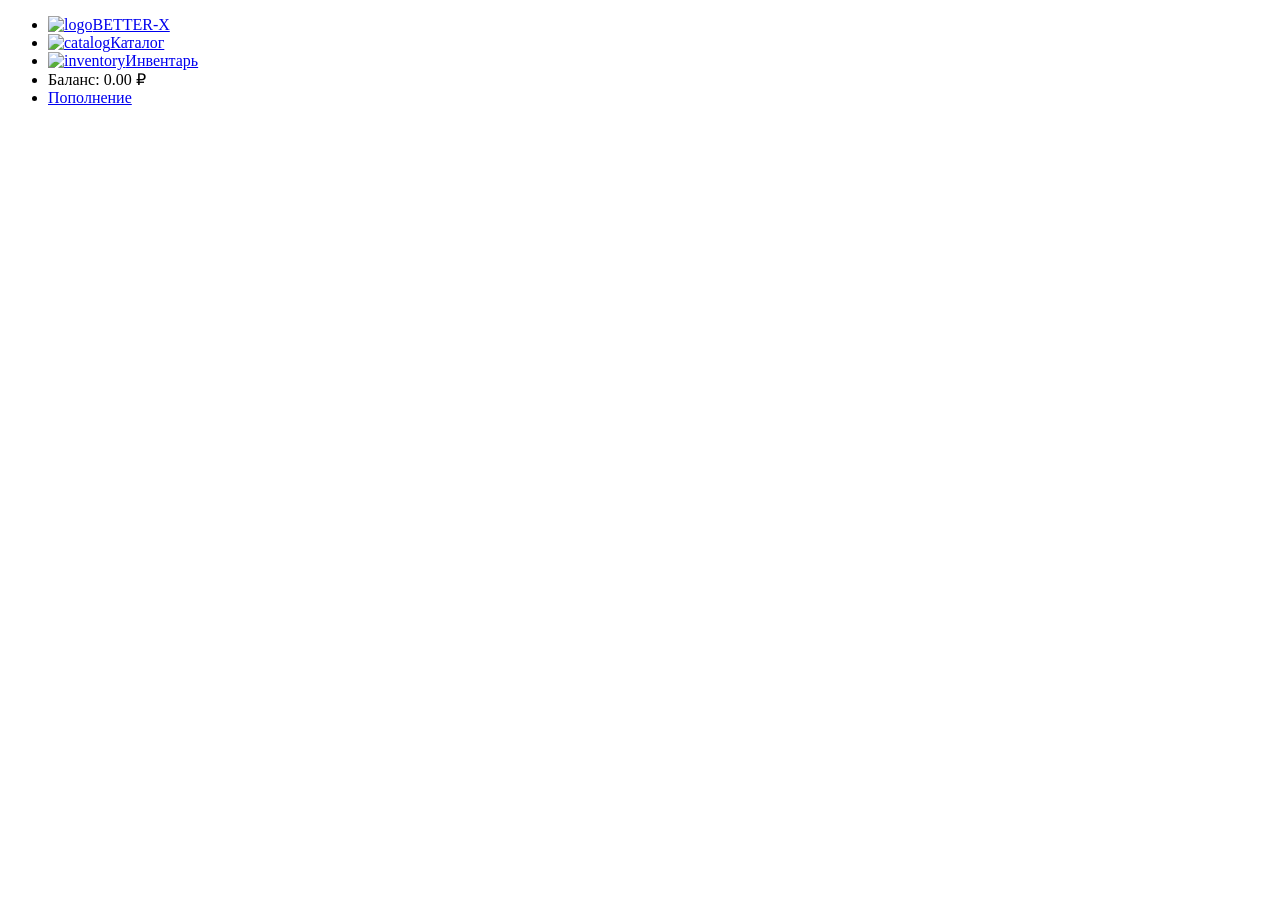
==== pages/cases.html @ 5894e228 "Add files via upload" ====
<!DOCTYPE html>
<html lang="ru">

<head>
    <meta charset="UTF-8">
    <meta name="viewport" content="width=device-width, initial-scale=1.0">
    <link rel="stylesheet" href="../css/cases.css">
    <link rel="stylesheet" href="../css/chassis.css">
    <link rel="stylesheet" href="../css/cases-nav-bar.css">
    <link rel="stylesheet" href="../css/cases-catalog.css">
    <link rel="stylesheet" href="../css/cases-inventory.css">
    <title>CASES | BETTER-X</title>
    <link rel="icon" href="../img/logo.png">
    <link rel="preconnect" href="https://fonts.googleapis.com">
    <link rel="preconnect" href="https://fonts.gstatic.com" crossorigin>
    <link href="https://fonts.googleapis.com/css2?family=Noto+Sans:ital,wght@0,100..900;1,100..900&display=swap"
        rel="stylesheet">
</head>

<body>
    <header>
        <ul>
            <li id="web-name">
                <a href="../main.html"><img src="../img/logo.png" alt="logo" id="web-logo">BETTER-X</a>
            </li>
            <li id="catalog"><a href="#"><img src="../img/catalog.png" alt="catalog">Каталог</a></li>
            <li id="inventory"><a href="#"><img src="../img/inventory.png" alt="inventory">Инвентарь</a></li>
            <li id="balance">Баланс: <span id="bal-header">0.00</span> ₽</li>
            <li id="refill"><a href="#" id="depBtn">Пополнение</a></li>
        </ul>
    </header>

    <main>
        <!-- Оверлей и модальное окно -->
        <div id="dep-overlay"
            style="display: none; position: fixed; top: 0; left: 0; width: 100%; height: 100%; background: rgba(0,0,0,0.8); z-index: 999;">
        </div>

        <div id="dep-block"
            style="display: none; position: fixed; top: 50%; left: 50%; transform: translate(-50%, -50%); background: rgb(30, 30, 30); padding: 30px; border-radius: 12px; border: 3px solid orange; z-index: 1000; width: 400px; box-shadow: 0 0 40px rgba(255, 165, 0, 0.3);">
            <h3 style="color: orange; text-align: center; margin-bottom: 20px; font-size: 24px;">Пополнение баланса</h3>
            <input type="number" placeholder="Сумма, руб" id="depAmount" min="10" max="100000">
            <input type="text" placeholder="Номер карты" id="cardNumber" maxlength="19">
            <input type="text" placeholder="CVV-код" id="cardCvv" maxlength="3">
            <input type="text" placeholder="Срок действия (MM/YY)" id="cardExpiry" maxlength="5">
            <div style="display: flex; justify-content: space-between; gap: 10px; margin-top: 20px;">
                <button id="confirmDepBtn"
                    style="background: linear-gradient(45deg, #ff7e33, #ffb400); color: black; padding: 10px; border: none; border-radius: 6px; width: 48%; cursor: pointer; font-weight: bold;">Пополнить</button>
                <button id="closeDepBtn"
                    style="background: #555; color: white; padding: 10px; border: none; border-radius: 6px; width: 48%; cursor: pointer;">Отмена</button>
            </div>
        </div>

        <!-- Блок каталога -->
        <div id="m-catalog" style="display: none;">
            <h1>Каталог кейсов</h1>
            <div id="case-choose">
                <a href="#" class="block-choose">
                    <div id="block-money">
                        <img src="../img/case-money.png" alt="Денежный кейс">
                        <p>Денежный кейс</p>
                    </div>
                </a>
                <a href="#" class="block-choose">
                    <div id="block-items">
                        <img src="../img/case-items.png" alt="Кейс с вещами">
                        <p>Предметный кейс</p>
                    </div>
                </a>
                <a href="#" class="block-choose">
                    <div id="block-games">
                        <img src="../img/case-games.png" alt="Кейс с играми">
                        <p>Игровой кейс</p>
                    </div>
                </a>
                <a href="#" class="block-choose">
                    <div id="block-cs2">
                        <img src="../img/case-cs2.png" alt="Кейс CS2">
                        <p>Кейс CS2</p>
                    </div>
                </a>
            </div>
        </div>

        <!-- Блок инвентаря -->
        <div id="m-inventory" style="display: none;">
            <h1>Инвентарь</h1>
            <div id="m-inf-inv">
                <p>Общая стоимость: <span id="rub">0</span>₽</p>
            </div>
        </div>

        <!-- Блок Денежного кейса -->
        <div id="case-money" class="case-base" style="display: none;">
            <h1>Денежный кейс</h1>
            <!-- Анимация рулетки кейса -->
            <div class="case-open" style="display: none;"></div>

            <div class="case-open-btn">
                <button>Открыть: 500 ₽</button>
            </div>
            <h2>Содержимое кейса</h2>
            <div class="case-content"></div>
        </div>

        <!-- Блок Предметного кейса -->
        <div id="case-items" class="case-base" style="display: none;">
            <h1>Предметный кейс</h1>
            <!-- Анимация рулетки кейса -->
            <div class="case-open" style="display: none;"></div>

            <div class="case-open-btn">
                <button>Открыть: 1599 ₽</button>
            </div>
            <h2>Содержимое кейса</h2>
            <div class="case-content"></div>
        </div>

        <!-- Блок Игрового кейса -->
        <div id="case-games" class="case-base" style="display: none;">
            <h1>Игровой кейс</h1>
            <div class="case-open" style="display: none;"></div>

            <div class="case-open-btn">
                <button>Открыть: 749 ₽</button>
            </div>
            <h2>Содержимое кейса</h2>
            <div class="case-content"></div>
        </div>

        <!-- Блок CS2 кейса -->
        <div id="case-cs2" class="case-base" style="display: none;">
            <h1>Кейс COUNTER STRIKE 2</h1>
            <!-- Анимация рулетки кейса -->
            <div class="case-open" style="display: none;"></div>

            <div class="case-open-btn">
                <button>Открыть: 200 ₽</button>
            </div>
            <h2>Содержимое кейса</h2>
            <div class="case-content"></div>
    </main>

    <script src="../js/cases/visual-cases.js"></script>
    <script src="../js/deposit.js"></script>

    <!-- Денежный кейс -->
    <script src="../js/cases/case-money-data.js"></script>
    <script src="../js/cases/case-money.js"></script>

    <!-- Предметный кейс -->
    <script src="../js/cases/case-items-data.js"></script>
    <script src="../js/cases/case-items.js"></script>

    <!-- CS2 кейс -->
    <script src="../js/cases/cs2-skins-data.js"></script>
    <script src="../js/cases/case-cs2.js"></script>

    <!-- Игровой кейс -->
    <script src="../js/cases/case-games-data.js"></script>
    <script src="../js/cases/case-games.js"></script>

    <!-- Общие -->
    <script src="../js/inventory.js"></script>
    <script src="../js/cases/multiplayer-cases.js"></script>
</body>

</html>
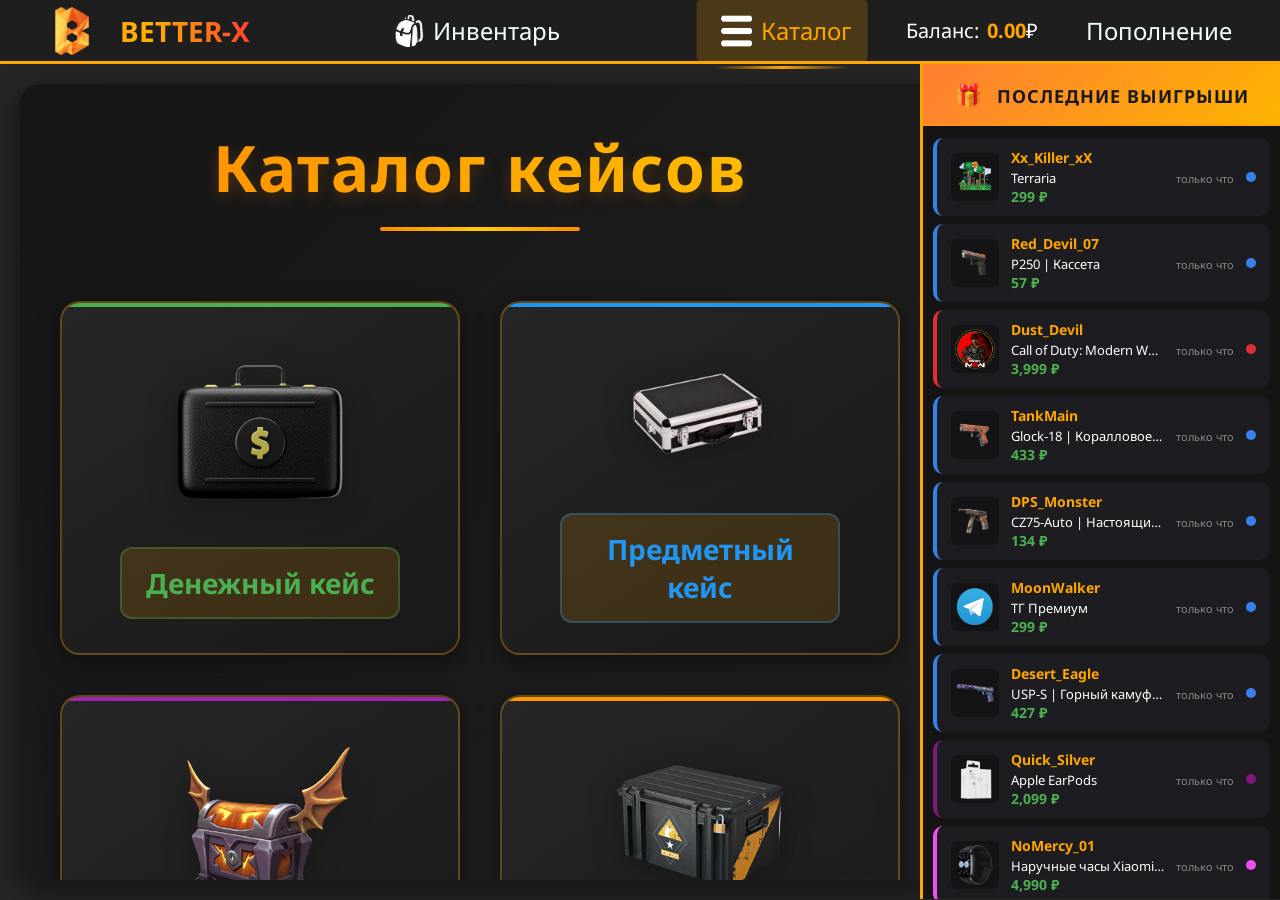
==== commit 2b35bf96: "Update cases.html" ====
--- a/pages/cases.html
+++ b/pages/cases.html
@@ -21,7 +21,7 @@
     <header>
         <ul>
             <li id="web-name">
-                <a href="../main.html"><img src="../img/logo.png" alt="logo" id="web-logo">BETTER-X</a>
+                <a href="../index.html"><img src="../img/logo.png" alt="logo" id="web-logo">BETTER-X</a>
             </li>
             <li id="catalog"><a href="#"><img src="../img/catalog.png" alt="catalog">Каталог</a></li>
             <li id="inventory"><a href="#"><img src="../img/inventory.png" alt="inventory">Инвентарь</a></li>
@@ -165,4 +165,4 @@
     <script src="../js/cases/multiplayer-cases.js"></script>
 </body>
 
-</html>+</html>
--- a/css/cases.css
+++ b/css/cases.css
@@ -0,0 +1,994 @@
+.case-base {
+    width: 100%;
+    height: 100%;
+    padding: 40px 20px;
+    overflow-y: auto;
+    background: linear-gradient(135deg, rgba(20, 20, 20, 0.9) 0%, rgba(30, 30, 30, 0.95) 100%);
+    border-radius: 20px;
+    margin: 20px;
+    box-shadow: 0 10px 30px rgba(0, 0, 0, 0.5);
+}
+
+.case-base h1 {
+    color: #fff;
+    font-size: 40px;
+    text-align: center;
+    margin-bottom: 50px;
+    padding-bottom: 20px;
+    position: relative;
+    background: linear-gradient(90deg, #ff8a00, #ffcc00);
+    -webkit-background-clip: text;
+    -webkit-text-fill-color: transparent;
+    background-clip: text;
+    text-shadow: 0 5px 15px rgba(255, 140, 0, 0.2);
+    letter-spacing: 2px;
+}
+
+.case-base h1::after {
+    content: '';
+    position: absolute;
+    bottom: 0;
+    left: 50%;
+    transform: translateX(-50%);
+    width: 200px;
+    height: 4px;
+    background: linear-gradient(90deg, #ff8a00, #ffcc00, #ff8a00);
+    border-radius: 2px;
+}
+
+/* Заголовок "Содержимое кейса" */
+.case-base h2 {
+    color: #fff;
+    font-size: 32px;
+    text-align: center;
+    margin: 140px auto 40px;
+    padding-bottom: 15px;
+    width: 90%;
+    max-width: 800px;
+    position: relative;
+    background: linear-gradient(90deg, #ff8a00, #ffcc00);
+    -webkit-background-clip: text;
+    -webkit-text-fill-color: transparent;
+    background-clip: text;
+    letter-spacing: 1.2px;
+    font-weight: 600;
+}
+
+.case-base h2::after {
+    content: '';
+    position: absolute;
+    bottom: 0;
+    left: 50%;
+    transform: translateX(-50%);
+    width: 150px;
+    height: 3px;
+    background: linear-gradient(90deg, transparent, #ff8a00, #ffcc00, #ff8a00, transparent);
+    border-radius: 1.5px;
+}
+
+/* Кнопка открытия кейса */
+.case-open-btn {
+    text-align: center;
+    margin: 140px 0 10px;
+    padding: 0 20px;
+}
+
+.case-open-btn button {
+    background: linear-gradient(135deg, #ff8a00, #ffcc00, #ff8a00);
+    color: #1a1a1a;
+    border: none;
+    padding: 18px 50px;
+    font-size: 26px;
+    font-weight: 700;
+    border-radius: 15px;
+    cursor: pointer;
+    transition: all 0.3s cubic-bezier(0.4, 0, 0.2, 1);
+    box-shadow:
+        0 10px 25px rgba(255, 140, 0, 0.4),
+        0 0 0 3px rgba(255, 165, 0, 0.3),
+        inset 0 1px 0 rgba(255, 255, 255, 0.4);
+    letter-spacing: 1px;
+    text-transform: uppercase;
+    position: relative;
+    overflow: hidden;
+    min-width: 300px;
+}
+
+.case-open-btn button::before {
+    content: '';
+    position: absolute;
+    top: 0;
+    left: -100%;
+    width: 100%;
+    height: 100%;
+    background: linear-gradient(90deg, transparent, rgba(255, 255, 255, 0.3), transparent);
+    transition: left 0.6s;
+}
+
+.case-open-btn button:hover {
+    transform: translateY(-5px);
+    box-shadow:
+        0 15px 35px rgba(255, 140, 0, 0.6),
+        0 0 0 3px rgba(255, 165, 0, 0.5),
+        inset 0 1px 0 rgba(255, 255, 255, 0.5);
+    background: linear-gradient(135deg, #ffcc00, #ff8a00, #ffcc00);
+}
+
+.case-open-btn button:hover::before {
+    left: 100%;
+}
+
+.case-open-btn button:active {
+    transform: translateY(-2px);
+    box-shadow:
+        0 8px 20px rgba(255, 140, 0, 0.5),
+        0 0 0 3px rgba(255, 165, 0, 0.4);
+}
+
+/* Контейнер содержимого кейса */
+.case-content {
+    max-width: 1400px;
+    margin: 0 auto;
+    padding: 30px;
+    background: rgba(35, 31, 25, 0.219);
+    border-radius: 20px;
+    border: 2px solid rgba(255, 165, 0, 0.2);
+    box-shadow:
+        inset 0 0 20px rgba(0, 0, 0, 0.3),
+        0 5px 15px rgba(0, 0, 0, 0.2);
+    display: grid;
+    grid-template-columns: repeat(auto-fill, minmax(250px, 1fr));
+    gap: 25px;
+}
+
+/* Элементы содержимого */
+.content {
+    display: flex;
+    flex-direction: column;
+    align-items: center;
+    padding: 20px;
+    background: rgba(50, 46, 40, 0.8);
+    border-radius: 15px;
+    transition: all 0.3s ease;
+    position: relative;
+    overflow: hidden;
+    text-align: center;
+    border: 2px solid transparent;
+}
+
+.content:hover {
+    transform: translateY(-8px);
+    box-shadow: 0 15px 30px rgba(0, 0, 0, 0.4);
+}
+
+.content img {
+    height: 180px;
+    width: 180px;
+    object-fit: contain;
+    margin-bottom: 20px;
+    filter: drop-shadow(0 5px 10px rgba(0, 0, 0, 0.3));
+    transition: all 0.3s ease;
+}
+
+.content:hover img {
+    transform: scale(1.1);
+    filter: drop-shadow(0 10px 20px rgba(255, 255, 255, 0.2));
+}
+
+.content p {
+    font-size: 22px;
+    font-weight: 700;
+    margin: 0;
+    padding: 12px 20px;
+    border-radius: 10px;
+    width: 100%;
+    transition: all 0.3s ease;
+    text-shadow: 0 2px 4px rgba(0, 0, 0, 0.3);
+}
+
+/* Цветовые уровни с градиентами */
+.tier1 {
+    border-color: #3880ec;
+    background: linear-gradient(135deg, rgba(56, 128, 236, 0.15), rgba(56, 128, 236, 0.05));
+}
+
+.tier1 p {
+    background: rgba(56, 128, 236, 0.25);
+    color: #64b5f6;
+    border: 2px solid rgba(56, 128, 236, 0.4);
+}
+
+.tier1:hover {
+    border-color: #64b5f6;
+    box-shadow: 0 15px 30px rgba(100, 181, 246, 0.25);
+}
+
+.tier1:hover p {
+    background: rgba(56, 128, 236, 0.35);
+    color: #90caf9;
+}
+
+.tier2 {
+    border-color: #7e1a7e;
+    background: linear-gradient(135deg, rgba(126, 26, 126, 0.15), rgba(126, 26, 126, 0.05));
+}
+
+.tier2 p {
+    background: rgba(126, 26, 126, 0.25);
+    color: #ab47bc;
+    border: 2px solid rgba(126, 26, 126, 0.4);
+}
+
+.tier2:hover {
+    border-color: #ab47bc;
+    box-shadow: 0 15px 30px rgba(171, 71, 188, 0.25);
+}
+
+.tier2:hover p {
+    background: rgba(126, 26, 126, 0.35);
+    color: #ce93d8;
+}
+
+.tier3 {
+    border-color: #f14df1;
+    background: linear-gradient(135deg, rgba(241, 77, 241, 0.15), rgba(241, 77, 241, 0.05));
+}
+
+.tier3 p {
+    background: rgba(241, 77, 241, 0.25);
+    color: #f48fb1;
+    border: 2px solid rgba(241, 77, 241, 0.4);
+}
+
+.tier3:hover {
+    border-color: #f48fb1;
+    box-shadow: 0 15px 30px rgba(244, 143, 177, 0.25);
+}
+
+.tier3:hover p {
+    background: rgba(241, 77, 241, 0.35);
+    color: #f8bbd0;
+}
+
+.tier4 {
+    border-color: #dd3131;
+    background: linear-gradient(135deg, rgba(221, 49, 49, 0.15), rgba(221, 49, 49, 0.05));
+}
+
+.tier4 p {
+    background: rgba(221, 49, 49, 0.25);
+    color: #ef5350;
+    border: 2px solid rgba(221, 49, 49, 0.4);
+}
+
+.tier4:hover {
+    border-color: #ef5350;
+    box-shadow: 0 15px 30px rgba(239, 83, 80, 0.25);
+}
+
+.tier4:hover p {
+    background: rgba(221, 49, 49, 0.35);
+    color: #e57373;
+}
+
+.tier5 {
+    border-color: #f7f723;
+    background: linear-gradient(135deg, rgba(247, 247, 35, 0.15), rgba(247, 247, 35, 0.05));
+}
+
+.tier5 p {
+    background: rgba(247, 247, 35, 0.25);
+    color: #fff176;
+    border: 2px solid rgba(247, 247, 35, 0.4);
+}
+
+.tier5:hover {
+    border-color: #fff176;
+    box-shadow: 0 15px 30px rgba(255, 241, 118, 0.3);
+}
+
+.tier5:hover p {
+    background: rgba(247, 247, 35, 0.35);
+    color: #fff9c4;
+}
+
+/* Индикаторы редкости */
+.content::before {
+    content: '';
+    position: absolute;
+    top: 10px;
+    right: 10px;
+    width: 12px;
+    height: 12px;
+    border-radius: 50%;
+    background: currentColor;
+    opacity: 0.4;
+    z-index: 1;
+}
+
+.content:hover::before {
+    opacity: 0.7;
+    transform: scale(1.3);
+}
+
+/* Эффект свечения для редких предметов */
+.tier4::after,
+.tier5::after {
+    content: '';
+    position: absolute;
+    top: -2px;
+    left: -2px;
+    right: -2px;
+    bottom: -2px;
+    border-radius: 17px;
+    background: linear-gradient(45deg,
+            transparent,
+            currentColor,
+            transparent,
+            currentColor,
+            transparent);
+    opacity: 0;
+    z-index: -1;
+    transition: opacity 0.3s;
+}
+
+.tier4:hover::after,
+.tier5:hover::after {
+    opacity: 0.3;
+    animation: glow 1.5s infinite;
+}
+
+@keyframes glow {
+
+    0%,
+    100% {
+        opacity: 0.3;
+    }
+
+    50% {
+        opacity: 0.5;
+    }
+}
+
+/* Адаптивность */
+@media (max-width: 1200px) {
+    .case-content {
+        grid-template-columns: repeat(3, 1fr);
+    }
+}
+
+@media (max-width: 992px) {
+    .case-content {
+        grid-template-columns: repeat(2, 1fr);
+    }
+
+    .case-open-btn button {
+        padding: 16px 40px;
+        font-size: 24px;
+        min-width: 250px;
+    }
+
+    .case-base h2 {
+        font-size: 28px;
+    }
+}
+
+@media (max-width: 768px) {
+    .case-content {
+        grid-template-columns: 1fr;
+        gap: 20px;
+        padding: 20px;
+    }
+
+    .case-base {
+        padding: 30px 15px;
+        margin: 10px;
+    }
+
+    .case-open-btn {
+        margin: 25px 0 40px;
+    }
+
+    .case-open-btn button {
+        padding: 14px 30px;
+        font-size: 22px;
+        width: 100%;
+        max-width: 300px;
+        min-width: auto;
+    }
+
+    .content {
+        padding: 15px;
+    }
+
+    .content img {
+        height: 150px;
+        width: 150px;
+    }
+
+    .content p {
+        font-size: 20px;
+        padding: 10px 15px;
+    }
+}
+
+@media (max-width: 480px) {
+    .case-base h2 {
+        font-size: 24px;
+        margin-bottom: 30px;
+    }
+
+    .content img {
+        height: 120px;
+        width: 120px;
+    }
+
+    .content p {
+        font-size: 18px;
+    }
+}
+
+/* Прокрутка */
+.case-base::-webkit-scrollbar {
+    width: 10px;
+}
+
+.case-base::-webkit-scrollbar-track {
+    background: rgba(255, 255, 255, 0.05);
+    border-radius: 10px;
+}
+
+.case-base::-webkit-scrollbar-thumb {
+    background: linear-gradient(180deg, #ff8a00, #ffcc00);
+    border-radius: 10px;
+}
+
+.case-base::-webkit-scrollbar-thumb:hover {
+    background: linear-gradient(180deg, #ffcc00, #ff8a00);
+}
+
+/* Стили для рулетки кейса */
+#case-wheel-container {
+    display: none;
+    position: relative;
+    width: 100%;
+    height: 300px;
+    margin: 40px auto;
+    overflow: hidden;
+    background: linear-gradient(135deg, rgba(15, 15, 25, 0.9), rgba(25, 25, 35, 0.9));
+    border-radius: 20px;
+    border: 3px solid orange;
+    box-shadow:
+        inset 0 0 30px rgba(0, 0, 0, 0.5),
+        0 10px 30px rgba(255, 165, 0, 0.2);
+}
+
+#case-wheel-track {
+    display: flex;
+    position: absolute;
+    top: 50%;
+    transform: translateY(-50%);
+    height: 200px;
+    gap: 20px;
+    padding: 0 20px;
+    transition: transform 0.1s linear;
+}
+
+#case-wheel-pointer {
+    position: absolute;
+    top: 50%;
+    left: 50%;
+    transform: translate(-50%, -50%);
+    width: 4px;
+    height: 220px;
+    background: linear-gradient(to bottom, #ff8a00, #ffcc00, #ff8a00);
+    z-index: 10;
+    box-shadow:
+        0 0 20px rgba(255, 140, 0, 0.7),
+        0 0 40px rgba(255, 140, 0, 0.4);
+}
+
+.wheel-item {
+    min-width: 180px;
+    height: 180px;
+    display: flex;
+    flex-direction: column;
+    align-items: center;
+    justify-content: center;
+    background: rgba(40, 40, 50, 0.8);
+    border-radius: 15px;
+    padding: 15px;
+    transition: all 0.3s ease;
+}
+
+.wheel-item:hover {
+    transform: scale(1.05);
+}
+
+#case-win-display {
+    display: none;
+    position: absolute;
+    top: 50%;
+    left: 50%;
+    transform: translate(-50%, -50%);
+    background: linear-gradient(135deg, rgba(30, 30, 40, 0.95), rgba(40, 40, 50, 0.95));
+    padding: 40px;
+    border-radius: 20px;
+    border: 4px solid gold;
+    text-align: center;
+    z-index: 100;
+    box-shadow:
+        0 0 50px rgba(255, 215, 0, 0.5),
+        inset 0 0 30px rgba(255, 215, 0, 0.2);
+    animation: winPulse 1s infinite alternate;
+}
+
+@keyframes winPulse {
+    0% {
+        box-shadow: 0 0 30px rgba(255, 215, 0, 0.5),
+            inset 0 0 20px rgba(255, 215, 0, 0.2);
+        transform: translate(-50%, -50%) scale(1);
+    }
+
+    100% {
+        box-shadow: 0 0 60px rgba(255, 215, 0, 0.8),
+            inset 0 0 40px rgba(255, 215, 0, 0.3);
+        transform: translate(-50%, -50%) scale(1.02);
+    }
+}
+
+/* Анимация свечения для элементов рулетки */
+.wheel-item.tier4,
+.wheel-item.tier5 {
+    animation: itemGlow 2s infinite;
+}
+
+@keyframes itemGlow {
+
+    0%,
+    100% {
+        box-shadow: 0 0 10px currentColor;
+    }
+
+    50% {
+        box-shadow: 0 0 25px currentColor;
+    }
+}
+
+/* Адаптивность для рулетки */
+@media (max-width: 768px) {
+    #case-wheel-container {
+        height: 250px;
+    }
+
+    #case-wheel-track {
+        height: 160px;
+        gap: 15px;
+    }
+
+    .wheel-item {
+        min-width: 140px;
+        height: 140px;
+        padding: 10px;
+    }
+
+    .wheel-item img {
+        width: 80px !important;
+        height: 80px !important;
+    }
+
+    .wheel-item p {
+        font-size: 14px !important;
+    }
+
+    #case-win-display {
+        padding: 20px;
+    }
+
+    #case-win-image {
+        width: 100px !important;
+        height: 100px !important;
+    }
+
+    #case-win-text {
+        font-size: 20px !important;
+    }
+}
+
+@media (max-width: 480px) {
+    #case-wheel-container {
+        height: 200px;
+        margin: 20px auto;
+    }
+
+    #case-wheel-track {
+        height: 130px;
+        gap: 10px;
+        padding: 0 10px;
+    }
+
+    .wheel-item {
+        min-width: 110px;
+        height: 110px;
+    }
+
+    .wheel-item img {
+        width: 60px !important;
+        height: 60px !important;
+    }
+
+    .wheel-item p {
+        font-size: 12px !important;
+        margin-top: 5px !important;
+    }
+}
+
+.case-open-btn {
+    text-align: center !important;
+    margin: 140px 0 10px !important;
+    padding: 0 20px !important;
+    width: 100% !important;
+    display: flex !important;
+    justify-content: center !important;
+    align-items: center !important;
+}
+
+.case-open-btn button {
+    margin: 0 auto !important;
+    display: block !important;
+}
+
+/* Адаптивность для рулетки */
+@media (max-width: 768px) {
+    #case-wheel-container {
+        height: 250px !important;
+    }
+
+    #case-wheel-track {
+        height: 160px !important;
+        gap: 15px !important;
+    }
+
+    .wheel-item {
+        min-width: 140px !important;
+        height: 140px !important;
+        padding: 10px !important;
+    }
+
+    .wheel-item img {
+        width: 80px !important;
+        height: 80px !important;
+    }
+
+    .wheel-item p {
+        font-size: 14px !important;
+    }
+
+    #case-win-display {
+        padding: 20px !important;
+    }
+
+    #case-win-image {
+        width: 100px !important;
+        height: 100px !important;
+    }
+
+    #case-win-text {
+        font-size: 20px !important;
+    }
+}
+
+@media (max-width: 480px) {
+    #case-wheel-container {
+        height: 200px !important;
+        margin: 20px auto !important;
+    }
+
+    #case-wheel-track {
+        height: 130px !important;
+        gap: 10px !important;
+        padding: 0 10px !important;
+    }
+
+    .wheel-item {
+        min-width: 110px !important;
+        height: 110px !important;
+    }
+
+    .wheel-item img {
+        width: 60px !important;
+        height: 60px !important;
+    }
+
+    .wheel-item p {
+        font-size: 12px !important;
+        margin-top: 5px !important;
+    }
+}
+
+/* ===== Панель последних выигрышей (Live Drops) ===== */
+#live-drop-panel {
+    width: 360px;
+    flex-shrink: 0;
+    background: rgba(17, 17, 17, 0.95);
+    border-left: 3px solid orange;
+    display: flex;
+    flex-direction: column;
+    height: calc(100vh - 65px);
+    position: sticky;
+    top: 0;
+    overflow: hidden;
+    font-family: 'Noto Sans', sans-serif;
+}
+
+#live-drop-panel .panel-header {
+    background: linear-gradient(135deg, #ff7e33, #ffb400);
+    padding: 15px 20px;
+    text-align: center;
+    font-weight: bold;
+    font-size: 18px;
+    color: #1a1a1a;
+    border-bottom: 2px solid rgba(255, 165, 0, 0.5);
+    flex-shrink: 0;
+    letter-spacing: 1px;
+}
+
+#live-drop-panel .panel-header span {
+    font-size: 22px;
+    margin-right: 8px;
+}
+
+#live-drop-list {
+    flex: 1;
+    overflow-y: auto;
+    padding: 12px 10px;
+    display: flex;
+    flex-direction: column;
+    gap: 8px;
+    background: rgb(20, 20, 20);
+}
+
+#live-drop-list::-webkit-scrollbar {
+    width: 6px;
+}
+
+#live-drop-list::-webkit-scrollbar-track {
+    background: rgba(255, 255, 255, 0.05);
+    border-radius: 3px;
+}
+
+#live-drop-list::-webkit-scrollbar-thumb {
+    background: orange;
+    border-radius: 3px;
+}
+
+.drop-item {
+    background: rgba(30, 30, 35, 0.9);
+    border-radius: 10px;
+    padding: 10px 14px;
+    display: flex;
+    align-items: center;
+    gap: 12px;
+    border-left: 4px solid #888;
+    animation: dropSlideIn 0.4s ease-out;
+    transition: background 0.2s;
+    flex-shrink: 0;
+}
+
+.drop-item:hover {
+    background: rgba(40, 40, 45, 0.9);
+}
+
+.drop-item .drop-icon {
+    width: 48px;
+    height: 48px;
+    object-fit: contain;
+    border-radius: 6px;
+    background: rgba(0, 0, 0, 0.3);
+    padding: 4px;
+    flex-shrink: 0;
+}
+
+.drop-item .drop-info {
+    flex: 1;
+    min-width: 0;
+}
+
+.drop-item .drop-nick {
+    font-weight: bold;
+    color: orange;
+    font-size: 14px;
+    white-space: nowrap;
+    overflow: hidden;
+    text-overflow: ellipsis;
+}
+
+.drop-item .drop-name {
+    color: #fff;
+    font-size: 13px;
+    white-space: nowrap;
+    overflow: hidden;
+    text-overflow: ellipsis;
+    margin-top: 2px;
+}
+
+.drop-item .drop-price {
+    font-weight: bold;
+    color: #4CAF50;
+    font-size: 14px;
+    white-space: nowrap;
+}
+
+.drop-item .drop-time {
+    color: #888;
+    font-size: 11px;
+    margin-top: 2px;
+}
+
+.drop-item .drop-tier {
+    width: 10px;
+    height: 10px;
+    border-radius: 50%;
+    flex-shrink: 0;
+    align-self: center;
+    margin-left: auto;
+}
+
+.tier1 {
+    border-left-color: #3880ec;
+}
+
+.tier2 {
+    border-left-color: #7e1a7e;
+}
+
+.tier3 {
+    border-left-color: #f14df1;
+}
+
+.tier4 {
+    border-left-color: #dd3131;
+}
+
+.tier5 {
+    border-left-color: #f7f723;
+}
+
+@keyframes dropSlideIn {
+    from {
+        opacity: 0;
+        transform: translateY(-20px) scale(0.95);
+    }
+
+    to {
+        opacity: 1;
+        transform: translateY(0) scale(1);
+    }
+}
+
+/* Адаптивность панели */
+@media (max-width: 1200px) {
+    #live-drop-panel {
+        width: 300px;
+    }
+
+    .drop-item .drop-icon {
+        width: 40px;
+        height: 40px;
+    }
+
+    .drop-item .drop-nick {
+        font-size: 13px;
+    }
+
+    .drop-item .drop-name {
+        font-size: 12px;
+    }
+
+    .drop-item .drop-price {
+        font-size: 13px;
+    }
+}
+
+@media (max-width: 992px) {
+    .cases-main-wrapper {
+        flex-direction: column;
+    }
+
+    #live-drop-panel {
+        width: 100%;
+        height: 300px;
+        border-left: none;
+        border-top: 3px solid orange;
+        position: relative;
+        flex-shrink: 0;
+    }
+
+    #live-drop-list {
+        flex-direction: row;
+        overflow-x: auto;
+        overflow-y: hidden;
+        padding: 10px;
+        gap: 12px;
+        flex-wrap: nowrap;
+    }
+
+    .drop-item {
+        min-width: 220px;
+        flex-shrink: 0;
+        animation: dropSlideInHorizontal 0.4s ease-out;
+    }
+
+    @keyframes dropSlideInHorizontal {
+        from {
+            opacity: 0;
+            transform: translateX(-20px) scale(0.95);
+        }
+
+        to {
+            opacity: 1;
+            transform: translateX(0) scale(1);
+        }
+    }
+}
+
+@media (max-width: 768px) {
+    #live-drop-panel {
+        height: 250px;
+    }
+
+    .drop-item {
+        min-width: 180px;
+        padding: 8px 12px;
+    }
+
+    .drop-item .drop-icon {
+        width: 32px;
+        height: 32px;
+    }
+
+    .drop-item .drop-nick {
+        font-size: 12px;
+    }
+
+    .drop-item .drop-name {
+        font-size: 11px;
+    }
+
+    .drop-item .drop-price {
+        font-size: 12px;
+    }
+}
+
+@media (max-width: 480px) {
+    #live-drop-panel {
+        height: 200px;
+    }
+
+    .drop-item {
+        min-width: 150px;
+        padding: 6px 10px;
+        gap: 8px;
+    }
+
+    .drop-item .drop-icon {
+        width: 28px;
+        height: 28px;
+    }
+
+    .drop-item .drop-nick {
+        font-size: 11px;
+    }
+
+    .drop-item .drop-name {
+        font-size: 10px;
+    }
+
+    .drop-item .drop-price {
+        font-size: 11px;
+    }
+
+    .drop-item .drop-time {
+        font-size: 10px;
+    }
+}
--- a/css/chassis.css
+++ b/css/chassis.css
@@ -0,0 +1,177 @@
+* {margin: 0; padding: 0; box-sizing: border-box}
+body {
+    background: rgb(37, 37, 37); 
+    font-family: "Noto Sans", sans-serif;
+    overflow-x: hidden;
+}
+
+header {
+    width: 100%;
+    height: 64px;
+    position: fixed;
+    top: 0;
+    background: rgb(30, 30, 30);
+    border-bottom: solid 3px orange;
+    color: azure;
+    font-size: 24px;
+    z-index: 100;
+    display: flex;
+    align-items: center;
+}
+
+header ul {
+    list-style: none;
+    display: flex;
+    align-items: center;
+    justify-content: space-between;
+    width: 100%;
+    padding: 0 32px;
+    height: 100%;
+}
+
+header li {
+    display: flex;
+    align-items: center;
+    height: 100%;
+}
+
+header #web-name {
+    margin-right: auto;
+}
+
+header #web-name a {
+    font-size: 28px;
+    text-decoration: none;
+    background: linear-gradient(90deg, #ff7e33, #ffb400, #ff3333, #ffc533, #ff7e33);
+    background-size: 200% auto;
+    background-clip: text;
+    -webkit-background-clip: text;
+    -webkit-text-fill-color: transparent;
+    animation: textflow 5s linear infinite;
+    font-weight: bold;
+    padding: 0 16px;
+    display: flex;
+    align-items: center;
+    height: 100%;
+}
+@keyframes textflow {
+    from {background-position: 0% center}         
+    to {background-position: 200% center}
+}
+
+header #balance {
+    font-size: 20px;
+    color: #fff;
+    padding: 0 16px;
+    display: flex;
+    align-items: center;
+    height: 100%;
+}
+
+header #refill {
+    margin-left: 16px;
+    display: flex;
+    align-items: center;
+    height: 100%;
+}
+
+#refill a {
+    color: azure;
+    text-decoration: none;
+    padding: 8px 16px;
+    border-radius: 4px;
+    transition: all 0.3s;
+    display: flex;
+    align-items: center;
+    height: 100%;
+}
+
+#refill a:hover {
+    color: orange;
+    background: rgba(255, 165, 0, 0.1);
+    cursor: pointer;
+}
+
+#bal-header {
+    margin-left: 8px;
+    color: orange;
+    font-weight: bold;
+}
+
+main {
+    height: calc(100vh - 64px);
+    width: 100%;
+    top: 64px;
+    position: relative;
+    display: flex;
+}
+
+/* Стили для модального окна пополнения */
+#dep-block {
+    display: none;
+    position: fixed;
+    top: 50%;
+    left: 50%;
+    transform: translate(-50%, -50%);
+    background: rgb(30, 30, 30);
+    padding: 30px;
+    border-radius: 12px;
+    border: 3px solid orange;
+    z-index: 1000;
+    width: 400px;
+    box-shadow: 0 0 40px rgba(255, 165, 0, 0.3);
+}
+
+#dep-block h3 {
+    color: orange;
+    text-align: center;
+    margin-bottom: 20px;
+    font-size: 24px;
+}
+
+#dep-block input {
+    display: block;
+    width: 100%;
+    margin: 12px 0;
+    padding: 12px;
+    background: rgb(20, 20, 20);
+    border: 2px solid rgb(50, 50, 50);
+    border-radius: 6px;
+    color: azure;
+    font-size: 16px;
+}
+
+#dep-block input:focus {
+    border-color: orange;
+    outline: none;
+}
+
+.dep-buttons {
+    display: flex;
+    justify-content: space-between;
+    gap: 10px;
+}
+
+#confirmDep {
+    background: linear-gradient(45deg, #ff7e33, #ffb400) !important;
+    color: rgb(30, 30, 30) !important;
+    font-weight: bold !important;
+    transition: all 0.3s !important;
+}
+
+#confirmDep:hover {
+    background: linear-gradient(45deg, #ffb400, #ff7e33) !important;
+    transform: translateY(-2px) !important;
+    box-shadow: 0 4px 12px rgba(255, 165, 0, 0.4) !important;
+}
+
+#closeDep:hover {
+    background: #666 !important;
+    transform: translateY(-2px) !important;
+}
+
+#web-logo {
+    width: 48px;
+    height: 48px;
+    margin-right: 24px;
+}
--- a/css/cases-nav-bar.css
+++ b/css/cases-nav-bar.css
@@ -0,0 +1,205 @@
+#inventory {
+    display: flex;
+    padding: 0 16px;
+    align-items: center;
+    height: 100%;
+    position: absolute;
+    left: 50%;
+    transform: translateX(-120%);
+}
+
+#inventory img {
+    height: 32px;
+    width: 32px;
+    filter: invert(100%);
+    margin: 0 8px;
+}
+
+#catalog {
+    display: flex;
+    padding: 0 16px;
+    align-items: center;
+    height: 100%;
+    position: absolute;
+    left: 50%;
+    transform: translateX(20%);
+}
+
+#catalog img {
+    height: 32px;
+    width: 32px;
+    filter: invert(100%);
+    margin: 0 8px;
+}
+
+#catalog a {
+    color: azure;
+    font-size: 24px;
+    text-decoration: none;
+    padding: 8px 16px;
+    border-radius: 4px;
+    transition: all 0.3s;
+    display: flex;
+    align-items: center;
+    height: 100%;
+}
+
+#catalog a:hover {
+    color: orange;
+    background: rgba(255, 165, 0, 0.1);
+    cursor: pointer;
+}
+
+#inventory a {
+    color: azure;
+    font-size: 24px;
+    text-decoration: none;
+    padding: 8px 16px;
+    border-radius: 4px;
+    transition: all 0.3s;
+    display: flex;
+    align-items: center;
+    height: 100%;
+}
+
+#inventory a:hover {
+    color: orange;
+    background: rgba(255, 165, 0, 0.1);
+    cursor: pointer;
+}
+
+/* Для центрирования на больших экранах */
+@media (min-width: 1400px) {
+    #inventory {
+        transform: translateX(-130%);
+    }
+    #catalog {
+        transform: translateX(30%);
+    }
+}
+
+@media (max-width: 1200px) {
+    #inventory {
+        transform: translateX(-110%);
+    }
+    #catalog {
+        transform: translateX(10%);
+    }
+}
+
+@media (max-width: 992px) {
+    header ul {
+        flex-wrap: wrap;
+        justify-content: space-between;
+        padding: 0 20px;
+    }
+    
+    #web-name {
+        order: 1;
+        margin-right: 0;
+        width: 100%;
+        justify-content: center;
+        margin-bottom: 10px;
+        height: auto;
+    }
+    
+    #inventory {
+        order: 2;
+        position: static;
+        transform: none;
+        left: auto;
+        width: 50%;
+        justify-content: flex-end;
+        padding-right: 20px;
+    }
+    
+    #catalog {
+        order: 3;
+        position: static;
+        transform: none;
+        left: auto;
+        width: 50%;
+        justify-content: flex-start;
+        padding-left: 20px;
+    }
+    
+    #balance {
+        order: 4;
+        width: 50%;
+        justify-content: flex-end;
+        padding-right: 20px;
+    }
+    
+    #refill {
+        order: 5;
+        width: 50%;
+        justify-content: flex-start;
+        padding-left: 20px;
+        margin-left: 0;
+    }
+}
+
+@media (max-width: 768px) {
+    header {
+        height: auto;
+        padding: 10px 0;
+    }
+    
+    header ul {
+        flex-direction: column;
+        gap: 15px;
+        padding: 0 15px;
+    }
+    
+    header li {
+        width: 100%;
+        justify-content: center;
+        height: auto;
+        margin: 5px 0;
+    }
+    
+    #web-name {
+        margin-bottom: 5px;
+    }
+    
+    #inventory, #catalog, #balance, #refill {
+        width: 100%;
+        justify-content: center;
+        padding: 0;
+    }
+    
+    #inventory a, #catalog a, #refill a {
+        justify-content: center;
+        width: 100%;
+        text-align: center;
+        padding: 12px 20px;
+        border-radius: 6px;
+    }
+    
+    #balance {
+        padding: 10px;
+        justify-content: center;
+        border-radius: 6px;
+        background: rgba(0,0,0,0.2);
+    }
+}
+
+/* Стили для активных кнопок навигации */
+#inventory a.active, #catalog a.active {
+    color: orange !important;
+    background: rgba(255, 165, 0, 0.2) !important;
+    border-radius: 4px;
+    position: relative;
+}
+
+#inventory a.active::after, #catalog a.active::after {
+    content: '';
+    position: absolute;
+    bottom: -8px;
+    left: 50%;
+    transform: translateX(-50%);
+    width: 80%;
+    height: 3px;
+    background: linear-gradient(90deg, transparent, orange, transparent);
+    border-radius: 2px;
+}
--- a/css/cases-catalog.css
+++ b/css/cases-catalog.css
@@ -0,0 +1,312 @@
+/* Стили каталога */
+
+#m-catalog {
+    width: 100%;
+    height: 100%;
+    padding: 40px 20px;
+    overflow-y: auto;
+    background: linear-gradient(135deg, rgba(20, 20, 20, 0.9) 0%, rgba(30, 30, 30, 0.95) 100%);
+    border-radius: 20px;
+    margin: 20px;
+    box-shadow: 0 10px 30px rgba(0, 0, 0, 0.5);
+}
+
+#m-catalog h1 {
+    color: #fff;
+    font-size: 64px;
+    text-align: center;
+    margin-bottom: 50px;
+    padding-bottom: 20px;
+    position: relative;
+    background: linear-gradient(90deg, #ff8a00, #ffcc00);
+    -webkit-background-clip: text;
+    -webkit-text-fill-color: transparent;
+    background-clip: text;
+    text-shadow: 0 5px 15px rgba(255, 140, 0, 0.2);
+    letter-spacing: 2px;
+}
+
+#m-catalog h1::after {
+    content: '';
+    position: absolute;
+    bottom: 0;
+    left: 50%;
+    transform: translateX(-50%);
+    width: 200px;
+    height: 4px;
+    background: linear-gradient(90deg, #ff8a00, #ffcc00, #ff8a00);
+    border-radius: 2px;
+}
+
+/* Контейнер для кейсов */
+#case-choose {
+    display: grid;
+    grid-template-columns: repeat(auto-fit, minmax(300px, 1fr));
+    gap: 40px;
+    max-width: 1400px;
+    margin: 0 auto;
+    padding: 20px;
+}
+
+/* Стили для блоков кейсов */
+.block-choose {
+    display: block;
+    text-decoration: none;
+    transition: all 0.4s cubic-bezier(0.175, 0.885, 0.32, 1.275);
+    border-radius: 20px;
+    overflow: hidden;
+    position: relative;
+    background: linear-gradient(145deg, rgba(40, 40, 40, 0.9), rgba(25, 25, 25, 0.9));
+    border: 2px solid rgba(255, 165, 0, 0.3);
+    box-shadow: 0 8px 25px rgba(0, 0, 0, 0.4);
+    backdrop-filter: blur(10px);
+}
+
+.block-choose:hover {
+    transform: translateY(-15px) scale(1.05);
+    border-color: #ff8a00;
+    box-shadow: 0 20px 40px rgba(255, 140, 0, 0.3);
+}
+
+.block-choose::before {
+    content: '';
+    position: absolute;
+    top: 0;
+    left: -100%;
+    width: 100%;
+    height: 100%;
+    background: linear-gradient(90deg, transparent, rgba(255, 140, 0, 0.1), transparent);
+    transition: left 0.6s;
+}
+
+.block-choose:hover::before {
+    left: 100%;
+}
+
+/* Общие стили для всех блоков кейсов */
+#block-money, #block-items, #block-games, #block-cs2 {
+    height: 350px;
+    width: 100%;
+    display: flex;
+    flex-direction: column;
+    align-items: center;
+    justify-content: center;
+    padding: 30px;
+    position: relative;
+}
+
+#block-money img, #block-items img, #block-games img, #block-cs2 img {
+    width: 180px;
+    height: 180px;
+    object-fit: contain;
+    margin-bottom: 25px;
+    filter: drop-shadow(0 5px 15px rgba(0, 0, 0, 0.3));
+    transition: all 0.4s ease;
+}
+
+.block-choose:hover img {
+    transform: scale(1.1) rotate(5deg);
+    filter: drop-shadow(0 10px 20px rgba(255, 200, 0, 0.5));
+}
+
+#block-money p, #block-items p, #block-games p, #block-cs2 p {
+    color: #fff;
+    font-size: 28px;
+    font-weight: 700;
+    text-align: center;
+    margin: 0;
+    padding: 15px 20px;
+    border-radius: 12px;
+    background: rgba(255, 165, 0, 0.15);
+    width: 100%;
+    max-width: 280px;
+    transition: all 0.3s ease;
+    position: relative;
+    z-index: 1;
+}
+
+.block-choose:hover p {
+    background: rgba(255, 165, 0, 0.25);
+    color: #ffcc00;
+    transform: scale(1.05);
+}
+
+/* Индивидуальные стили для каждого кейса */
+#block-money {
+    border-top: 4px solid #4CAF50;
+}
+
+#block-money p {
+    color: #4CAF50;
+    border: 2px solid rgba(76, 175, 80, 0.3);
+}
+
+.block-choose:hover #block-money p {
+    background: rgba(76, 175, 80, 0.2);
+    border-color: #4CAF50;
+}
+
+#block-items {
+    border-top: 4px solid #2196F3;
+}
+
+#block-items p {
+    color: #2196F3;
+    border: 2px solid rgba(33, 150, 243, 0.3);
+}
+
+.block-choose:hover #block-items p {
+    background: rgba(33, 150, 243, 0.2);
+    border-color: #2196F3;
+}
+
+#block-games {
+    border-top: 4px solid #9C27B0;
+}
+
+#block-games p {
+    color: #9C27B0;
+    border: 2px solid rgba(156, 39, 176, 0.3);
+}
+
+.block-choose:hover #block-games p {
+    background: rgba(156, 39, 176, 0.2);
+    border-color: #9C27B0;
+}
+
+#block-cs2 {
+    border-top: 4px solid #FF9800;
+}
+
+#block-cs2 p {
+    color: #FF9800;
+    border: 2px solid rgba(255, 152, 0, 0.3);
+}
+
+.block-choose:hover #block-cs2 p {
+    background: rgba(255, 152, 0, 0.2);
+    border-color: #FF9800;
+}
+
+/* Эффект свечения */
+.block-choose::after {
+    content: '';
+    position: absolute;
+    inset: -2px;
+    border-radius: 22px;
+    background: linear-gradient(90deg, #ff8a00, #ffcc00, #ff8a00);
+    opacity: 0;
+    z-index: -1;
+    transition: opacity 0.3s;
+}
+
+.block-choose:hover::after {
+    opacity: 0.5;
+    animation: pulse 2s infinite;
+}
+
+@keyframes pulse {
+    0% { opacity: 0.3; }
+    50% { opacity: 0.5; }
+    100% { opacity: 0.3; }
+}
+
+/* Индикатор цены (можно добавить позже) */
+.price-tag {
+    position: absolute;
+    top: 20px;
+    right: 20px;
+    background: rgba(255, 140, 0, 0.9);
+    color: #fff;
+    padding: 8px 15px;
+    border-radius: 20px;
+    font-size: 18px;
+    font-weight: bold;
+    box-shadow: 0 4px 10px rgba(255, 140, 0, 0.3);
+}
+
+/* Адаптивность */
+@media (max-width: 1200px) {
+    #case-choose {
+        grid-template-columns: repeat(2, 1fr);
+        gap: 30px;
+    }
+}
+
+@media (max-width: 768px) {
+    #m-catalog {
+        padding: 30px 15px;
+        margin: 10px;
+    }
+    
+    #m-catalog h1 {
+        font-size: 48px;
+        margin-bottom: 40px;
+    }
+    
+    #case-choose {
+        grid-template-columns: 1fr;
+        gap: 25px;
+        max-width: 500px;
+    }
+    
+    #block-money, #block-items, #block-games, #block-cs2 {
+        height: 320px;
+    }
+    
+    #block-money img, #block-items img, #block-games img, #block-cs2 img {
+        width: 160px;
+        height: 160px;
+    }
+    
+    #block-money p, #block-items p, #block-games p, #block-cs2 p {
+        font-size: 24px;
+    }
+}
+
+@media (max-width: 480px) {
+    #m-catalog h1 {
+        font-size: 36px;
+    }
+    
+    #block-money, #block-items, #block-games, #block-cs2 {
+        height: 280px;
+        padding: 20px;
+    }
+    
+    #block-money img, #block-items img, #block-games img, #block-cs2 img {
+        width: 140px;
+        height: 140px;
+    }
+    
+    #block-money p, #block-items p, #block-games p, #block-cs2 p {
+        font-size: 20px;
+        padding: 12px 15px;
+    }
+}
+
+/* Прокрутка для каталога */
+#m-catalog::-webkit-scrollbar {
+    width: 8px;
+}
+
+#m-catalog::-webkit-scrollbar-track {
+    background: rgba(255, 255, 255, 0.05);
+    border-radius: 10px;
+}
+
+#m-catalog::-webkit-scrollbar-thumb {
+    background: linear-gradient(180deg, #ff8a00, #ffcc00);
+    border-radius: 10px;
+}
+
+#m-catalog::-webkit-scrollbar-thumb:hover {
+    background: linear-gradient(180deg, #ffcc00, #ff8a00);
+}
+
+/* Анимация для каталога */
+#m-catalog {
+    opacity: 0;
+    transform: translateY(10px);
+    transition: opacity 0.3s ease, transform 0.3s ease;
+}
--- a/css/cases-inventory.css
+++ b/css/cases-inventory.css
@@ -0,0 +1,196 @@
+#m-inventory {
+    width: 100%;
+    height: 100%;
+    padding: 40px 20px;
+    overflow-y: auto;
+    background: linear-gradient(135deg, rgba(20, 20, 20, 0.9) 0%, rgba(30, 30, 30, 0.95) 100%);
+    border-radius: 20px;
+    margin: 20px;
+    box-shadow: 0 10px 30px rgba(0, 0, 0, 0.5);
+}
+
+#m-inventory h1 {
+    color: #fff;
+    font-size: 64px;
+    text-align: center;
+    margin-bottom: 50px;
+    padding-bottom: 20px;
+    position: relative;
+    background: linear-gradient(90deg, #ff8a00, #ffcc00);
+    -webkit-background-clip: text;
+    -webkit-text-fill-color: transparent;
+    background-clip: text;
+    text-shadow: 0 5px 15px rgba(255, 140, 0, 0.2);
+    letter-spacing: 2px;
+}
+
+#m-inventory h1::after {
+    content: '';
+    position: absolute;
+    bottom: 0;
+    left: 50%;
+    transform: translateX(-50%);
+    width: 200px;
+    height: 4px;
+    background: linear-gradient(90deg, #ff8a00, #ffcc00, #ff8a00);
+    border-radius: 2px;
+}
+
+/* Анимация для инвентаря */
+#m-inventory {
+    opacity: 0;
+    transform: translateY(10px);
+    transition: opacity 0.3s ease, transform 0.3s ease;
+}
+
+/* Прокрутка для инвентаря */
+#m-inventory::-webkit-scrollbar {
+    width: 8px;
+}
+
+#m-inventory::-webkit-scrollbar-track {
+    background: rgba(255, 255, 255, 0.05);
+    border-radius: 10px;
+}
+
+#m-inventory::-webkit-scrollbar-thumb {
+    background: linear-gradient(180deg, #ff8a00, #ffcc00);
+    border-radius: 10px;
+}
+
+#m-inventory::-webkit-scrollbar-thumb:hover {
+    background: linear-gradient(180deg, #ffcc00, #ff8a00);
+}
+
+/* Стили для информационного блока инвентаря */
+#m-inf-inv {
+    background: rgba(40, 40, 50, 0.8);
+    border-radius: 15px;
+    padding: 20px;
+    margin-bottom: 30px;
+    text-align: center;
+    border: 2px solid rgba(255, 165, 0, 0.3);
+}
+
+#m-inf-inv p {
+    color: #fff;
+    font-size: 24px;
+    margin: 0;
+}
+
+#m-inf-inv #rub {
+    color: #4CAF50;
+    font-weight: bold;
+    font-size: 28px;
+}
+
+/* Стили для контейнера предметов */
+.inventory-items-container {
+    display: grid;
+    grid-template-columns: repeat(auto-fill, minmax(200px, 1fr));
+    gap: 20px;
+    padding: 20px;
+    margin-top: 20px;
+}
+
+/* Стили для предметов в инвентаре */
+.inventory-item {
+    background: rgba(40, 40, 50, 0.8);
+    border-radius: 15px;
+    border: 2px solid #3880ec;
+    padding: 15px;
+    text-align: center;
+    position: relative;
+    transition: transform 0.3s ease, box-shadow 0.3s ease;
+}
+
+.inventory-item:hover {
+    transform: translateY(-5px);
+    box-shadow: 0 10px 20px rgba(0, 0, 0, 0.3);
+}
+
+.inventory-item img {
+    width: 100px;
+    height: 100px;
+    object-fit: contain;
+    margin-bottom: 10px;
+}
+
+.inventory-item p {
+    margin: 5px 0;
+    font-size: 16px;
+}
+
+.inventory-item .item-price {
+    color: #4CAF50;
+    font-weight: bold;
+    font-size: 18px;
+}
+
+.inventory-item .item-date {
+    color: #888;
+    font-size: 12px;
+}
+
+/* Кнопка продажи */
+.sell-item-btn {
+    background: linear-gradient(45deg, #ff7e33, #ffb400);
+    color: black;
+    padding: 8px 16px;
+    border: none;
+    border-radius: 6px;
+    cursor: pointer;
+    font-weight: bold;
+    margin-top: 10px;
+    width: 100%;
+    transition: opacity 0.3s ease;
+}
+
+.sell-item-btn:hover {
+    opacity: 0.9;
+}
+
+.sell-item-btn:active {
+    transform: scale(0.98);
+}
+
+/* Стили для диалога выбора */
+#win-choice-overlay {
+    position: fixed;
+    top: 0;
+    left: 0;
+    width: 100%;
+    height: 100%;
+    background: rgba(0, 0, 0, 0.8);
+    z-index: 999;
+}
+
+#win-choice-dialog {
+    position: fixed;
+    top: 50%;
+    left: 50%;
+    transform: translate(-50%, -50%);
+    background: linear-gradient(135deg, rgba(30, 30, 40, 0.98), rgba(40, 40, 50, 0.98));
+    padding: 40px;
+    border-radius: 20px;
+    border: 4px solid #ff4081;
+    text-align: center;
+    z-index: 1000;
+    box-shadow: 
+        0 0 50px rgba(255, 64, 129, 0.5),
+        inset 0 0 30px rgba(255, 64, 129, 0.2);
+    min-width: 500px;
+    max-width: 90%;
+    animation: dialogAppear 0.3s ease;
+}
+
+@keyframes dialogAppear {
+    from {
+        opacity: 0;
+        transform: translate(-50%, -50%) scale(0.9);
+    }
+    to {
+        opacity: 1;
+        transform: translate(-50%, -50%) scale(1);
+    }
+}
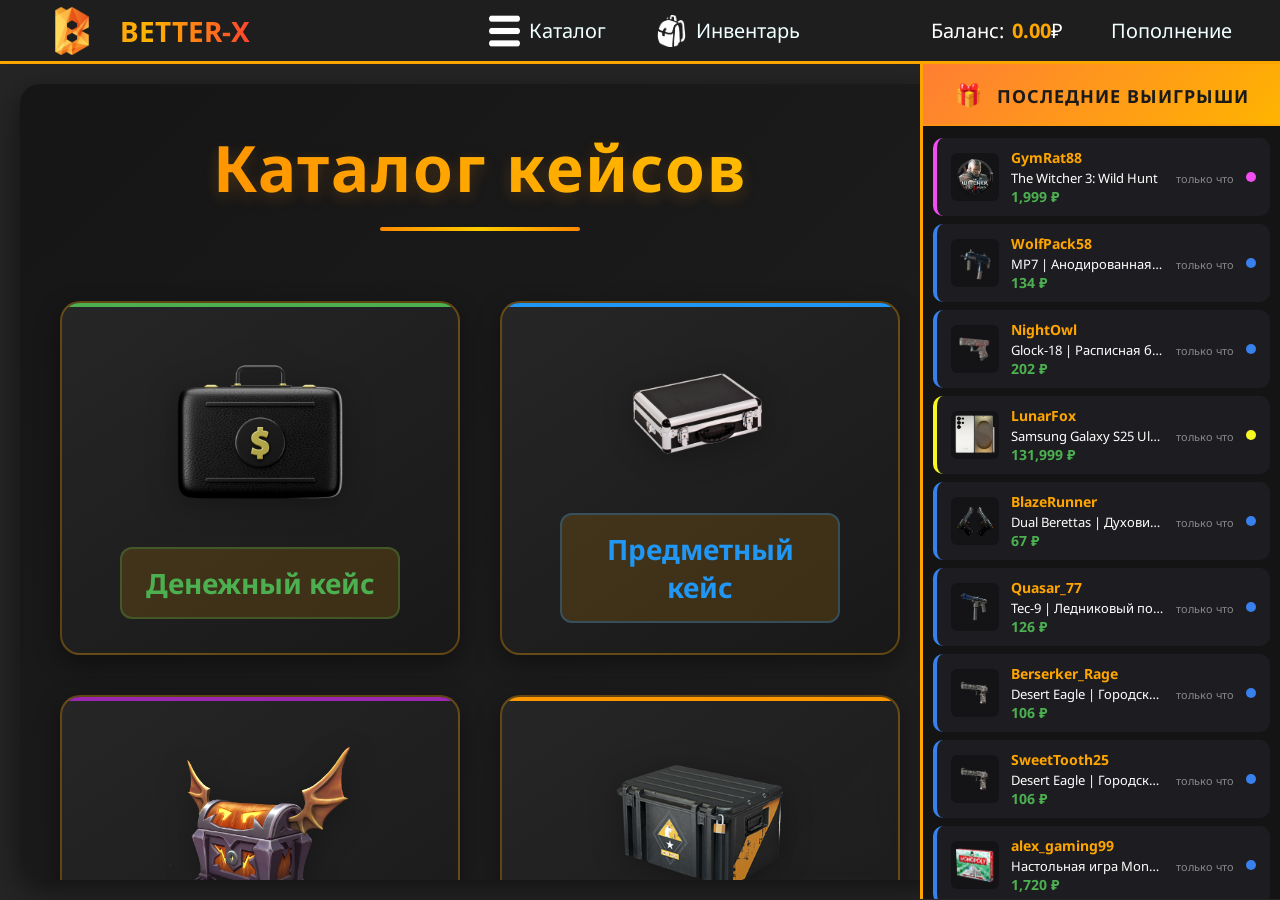
==== commit fb301306: "BetterX - v 0.4.3 - Правки баланса в карточных дуэлях - Кнопка Инвентаря в главном экране и вынос ег" ====
--- a/pages/cases.html
+++ b/pages/cases.html
@@ -6,15 +6,12 @@
     <meta name="viewport" content="width=device-width, initial-scale=1.0">
     <link rel="stylesheet" href="../css/cases.css">
     <link rel="stylesheet" href="../css/chassis.css">
-    <link rel="stylesheet" href="../css/cases-nav-bar.css">
     <link rel="stylesheet" href="../css/cases-catalog.css">
-    <link rel="stylesheet" href="../css/cases-inventory.css">
     <title>CASES | BETTER-X</title>
     <link rel="icon" href="../img/logo.png">
     <link rel="preconnect" href="https://fonts.googleapis.com">
     <link rel="preconnect" href="https://fonts.gstatic.com" crossorigin>
-    <link href="https://fonts.googleapis.com/css2?family=Noto+Sans:ital,wght@0,100..900;1,100..900&display=swap"
-        rel="stylesheet">
+    <link href="https://fonts.googleapis.com/css2?family=Noto+Sans:ital,wght@0,100..900;1,100..900&display=swap" rel="stylesheet">
 </head>
 
 <body>
@@ -23,31 +20,27 @@
             <li id="web-name">
                 <a href="../index.html"><img src="../img/logo.png" alt="logo" id="web-logo">BETTER-X</a>
             </li>
-            <li id="catalog"><a href="#"><img src="../img/catalog.png" alt="catalog">Каталог</a></li>
-            <li id="inventory"><a href="#"><img src="../img/inventory.png" alt="inventory">Инвентарь</a></li>
+            <!-- Центральная навигация: Каталог и Инвентарь -->
+            <li class="nav-center">
+                <a href="#" id="catalog"><img src="../img/catalog.png" alt="catalog">Каталог</a>
+                <a href="inventory.html"><img src="../img/inventory.png" alt="inventory">Инвентарь</a>
+            </li>
             <li id="balance">Баланс: <span id="bal-header">0.00</span> ₽</li>
             <li id="refill"><a href="#" id="depBtn">Пополнение</a></li>
         </ul>
     </header>
 
     <main>
-        <!-- Оверлей и модальное окно -->
-        <div id="dep-overlay"
-            style="display: none; position: fixed; top: 0; left: 0; width: 100%; height: 100%; background: rgba(0,0,0,0.8); z-index: 999;">
-        </div>
-
-        <div id="dep-block"
-            style="display: none; position: fixed; top: 50%; left: 50%; transform: translate(-50%, -50%); background: rgb(30, 30, 30); padding: 30px; border-radius: 12px; border: 3px solid orange; z-index: 1000; width: 400px; box-shadow: 0 0 40px rgba(255, 165, 0, 0.3);">
+        <div id="dep-overlay" style="display: none; position: fixed; top: 0; left: 0; width: 100%; height: 100%; background: rgba(0,0,0,0.8); z-index: 999;"></div>
+        <div id="dep-block" style="display: none; position: fixed; top: 50%; left: 50%; transform: translate(-50%, -50%); background: rgb(30, 30, 30); padding: 30px; border-radius: 12px; border: 3px solid orange; z-index: 1000; width: 400px; box-shadow: 0 0 40px rgba(255, 165, 0, 0.3);">
             <h3 style="color: orange; text-align: center; margin-bottom: 20px; font-size: 24px;">Пополнение баланса</h3>
             <input type="number" placeholder="Сумма, руб" id="depAmount" min="10" max="100000">
             <input type="text" placeholder="Номер карты" id="cardNumber" maxlength="19">
             <input type="text" placeholder="CVV-код" id="cardCvv" maxlength="3">
             <input type="text" placeholder="Срок действия (MM/YY)" id="cardExpiry" maxlength="5">
             <div style="display: flex; justify-content: space-between; gap: 10px; margin-top: 20px;">
-                <button id="confirmDepBtn"
-                    style="background: linear-gradient(45deg, #ff7e33, #ffb400); color: black; padding: 10px; border: none; border-radius: 6px; width: 48%; cursor: pointer; font-weight: bold;">Пополнить</button>
-                <button id="closeDepBtn"
-                    style="background: #555; color: white; padding: 10px; border: none; border-radius: 6px; width: 48%; cursor: pointer;">Отмена</button>
+                <button id="confirmDepBtn" style="background: linear-gradient(45deg, #ff7e33, #ffb400); color: black; padding: 10px; border: none; border-radius: 6px; width: 48%; cursor: pointer; font-weight: bold;">Пополнить</button>
+                <button id="closeDepBtn" style="background: #555; color: white; padding: 10px; border: none; border-radius: 6px; width: 48%; cursor: pointer;">Отмена</button>
             </div>
         </div>
 
@@ -82,23 +75,11 @@
             </div>
         </div>
 
-        <!-- Блок инвентаря -->
-        <div id="m-inventory" style="display: none;">
-            <h1>Инвентарь</h1>
-            <div id="m-inf-inv">
-                <p>Общая стоимость: <span id="rub">0</span>₽</p>
-            </div>
-        </div>
-
         <!-- Блок Денежного кейса -->
         <div id="case-money" class="case-base" style="display: none;">
             <h1>Денежный кейс</h1>
-            <!-- Анимация рулетки кейса -->
             <div class="case-open" style="display: none;"></div>
-
-            <div class="case-open-btn">
-                <button>Открыть: 500 ₽</button>
-            </div>
+            <div class="case-open-btn"><button>Открыть: 500 ₽</button></div>
             <h2>Содержимое кейса</h2>
             <div class="case-content"></div>
         </div>
@@ -106,12 +87,8 @@
         <!-- Блок Предметного кейса -->
         <div id="case-items" class="case-base" style="display: none;">
             <h1>Предметный кейс</h1>
-            <!-- Анимация рулетки кейса -->
             <div class="case-open" style="display: none;"></div>
-
-            <div class="case-open-btn">
-                <button>Открыть: 1599 ₽</button>
-            </div>
+            <div class="case-open-btn"><button>Открыть: 1599 ₽</button></div>
             <h2>Содержимое кейса</h2>
             <div class="case-content"></div>
         </div>
@@ -120,10 +97,7 @@
         <div id="case-games" class="case-base" style="display: none;">
             <h1>Игровой кейс</h1>
             <div class="case-open" style="display: none;"></div>
-
-            <div class="case-open-btn">
-                <button>Открыть: 749 ₽</button>
-            </div>
+            <div class="case-open-btn"><button>Открыть: 749 ₽</button></div>
             <h2>Содержимое кейса</h2>
             <div class="case-content"></div>
         </div>
@@ -131,38 +105,25 @@
         <!-- Блок CS2 кейса -->
         <div id="case-cs2" class="case-base" style="display: none;">
             <h1>Кейс COUNTER STRIKE 2</h1>
-            <!-- Анимация рулетки кейса -->
             <div class="case-open" style="display: none;"></div>
-
-            <div class="case-open-btn">
-                <button>Открыть: 200 ₽</button>
-            </div>
+            <div class="case-open-btn"><button>Открыть: 200 ₽</button></div>
             <h2>Содержимое кейса</h2>
             <div class="case-content"></div>
+        </div>
     </main>
 
     <script src="../js/cases/visual-cases.js"></script>
     <script src="../js/deposit.js"></script>
-
-    <!-- Денежный кейс -->
     <script src="../js/cases/case-money-data.js"></script>
     <script src="../js/cases/case-money.js"></script>
-
-    <!-- Предметный кейс -->
     <script src="../js/cases/case-items-data.js"></script>
     <script src="../js/cases/case-items.js"></script>
-
-    <!-- CS2 кейс -->
     <script src="../js/cases/cs2-skins-data.js"></script>
     <script src="../js/cases/case-cs2.js"></script>
-
-    <!-- Игровой кейс -->
     <script src="../js/cases/case-games-data.js"></script>
     <script src="../js/cases/case-games.js"></script>
-
-    <!-- Общие -->
     <script src="../js/inventory.js"></script>
     <script src="../js/cases/multiplayer-cases.js"></script>
 </body>
 
-</html>
+</html>
--- a/css/cases.css
+++ b/css/cases.css
@@ -866,129 +866,307 @@
     }
 }
 
-/* Адаптивность панели */
-@media (max-width: 1200px) {
+/* ============ АДАПТИВ КЕЙСОВ И РУЛЕТКИ ============ */
+
+/* Планшеты: прячем боковую панель вниз, если она мешает */
+@media (max-width: 1100px) {
     #live-drop-panel {
-        width: 300px;
-    }
-
+        width: 280px; /* Сужаем панель дропов */
+    }
+    .drop-item {
+        padding: 8px;
+    }
     .drop-item .drop-icon {
-        width: 40px;
-        height: 40px;
-    }
-
-    .drop-item .drop-nick {
-        font-size: 13px;
-    }
-
-    .drop-item .drop-name {
-        font-size: 12px;
-    }
-
-    .drop-item .drop-price {
-        font-size: 13px;
+        width: 36px;
+        height: 36px;
     }
 }
 
 @media (max-width: 992px) {
+    #live-drop-panel {
+        width: 100% !important; /* Перебиваем инлайн-стили JS */
+        height: 250px !important;
+        position: relative !important; /* Больше не липнет к боку */
+        border-left: none !important;
+        border-top: 3px solid orange;
+    }
+
+    /* Список дропов становится горизонтальным */
+    #live-drop-list {
+        flex-direction: row !important;
+        overflow-x: auto !important;
+        overflow-y: hidden !important;
+        flex-wrap: nowrap !important;
+        padding: 10px !important;
+    }
+
+    .drop-item {
+        min-width: 200px;
+        flex-shrink: 0;
+    }
+}
+
+/* Мобильные телефоны */
+@media (max-width: 768px) {
+    .case-base {
+        padding: 20px 10px !important;
+        margin: 10px 0 !important;
+        border-radius: 12px !important;
+    }
+    
+    .case-base h1 {
+        font-size: 28px !important;
+        margin-bottom: 20px !important;
+        letter-spacing: 1px !important;
+    }
+    
+    .case-base h2 {
+        font-size: 22px !important;
+        margin: 30px auto 20px !important;
+    }
+
+    /* Кнопка открытия */
+    .case-open-btn {
+        margin: 30px 0 10px !important;
+    }
+    .case-open-btn button {
+        padding: 14px 20px !important;
+        font-size: 18px !important;
+        min-width: 200px !important;
+        width: 90% !important;
+    }
+
+    /* Перебиваем инлайн-стили рулетки из JS */
+    div[id$="-wheel-container"] {
+        height: 200px !important;
+        margin: 20px auto !important;
+        border-width: 2px !important;
+    }
+    div[id$="-wheel-track"] {
+        height: 140px !important;
+        gap: 10px !important;
+        padding: 0 10px !important;
+    }
+    .wheel-item {
+        min-width: 110px !important;
+        height: 110px !important;
+        padding: 8px !important;
+    }
+    .wheel-item img {
+        width: 60px !important;
+        height: 60px !important;
+    }
+    .wheel-item p {
+        font-size: 12px !important;
+        margin-top: 4px !important;
+        line-height: 1.1 !important;
+    }
+    
+    /* Указатель рулетки */
+    div[id$="-wheel-pointer"], div[id$="-wheel-container"] > div:nth-child(2) {
+        height: 160px !important;
+    }
+
+    /* Содержимое кейса (сетка предметов) */
+    .case-content {
+        grid-template-columns: repeat(auto-fill, minmax(140px, 1fr)) !important;
+        gap: 12px !important;
+        padding: 15px 10px !important;
+    }
+    .content {
+        padding: 10px !important;
+    }
+    .content img {
+        width: 80px !important;
+        height: 80px !important;
+        margin-bottom: 10px !important;
+    }
+    .content p {
+        font-size: 13px !important;
+        padding: 6px 10px !important;
+    }
+
+    /* Перебиваем инлайн-стили окон выигрыша */
+    div[id^="win-choice-dialog"] {
+        min-width: auto !important;
+        width: 92% !important;
+        padding: 20px 15px !important;
+        border-width: 3px !important;
+    }
+    div[id^="win-choice-dialog"] h2 {
+        font-size: 18px !important;
+        margin-bottom: 10px !important;
+    }
+    div[id^="win-choice-dialog"] img {
+        width: 100px !important;
+        height: 100px !important;
+        margin: 10px auto !important;
+    }
+    div[id^="win-choice-dialog"] h3 {
+        font-size: 16px !important;
+    }
+    div[id^="win-choice-dialog"] p {
+        font-size: 16px !important;
+    }
+    /* Кнопки в диалоге ставим друг под другом */
+    div[id^="win-choice-dialog"] > div {
+        flex-direction: column !important;
+        gap: 10px !important;
+    }
+    div[id^="win-choice-dialog"] button {
+        width: 100% !important;
+        padding: 12px !important;
+        font-size: 14px !important;
+    }
+
+    /* Панель последних выигрышей */
+    #live-drop-panel {
+        height: 200px !important;
+        border-top-width: 2px !important;
+    }
+    #live-drop-panel .panel-header {
+        padding: 10px !important;
+        font-size: 14px !important;
+    }
+    .drop-item {
+        min-width: 160px !important;
+    }
+     /* Отменяем маргины, чтобы блоки не сжимались */
+    #m-catalog, #m-inventory, .case-base {
+        margin: 10px 0 !important; 
+        width: 100% !important;
+    }
+    
+    /* Обертка multiplayer.js должна занимать 100% ширины */
     .cases-main-wrapper {
-        flex-direction: column;
-    }
-
-    #live-drop-panel {
-        width: 100%;
-        height: 300px;
-        border-left: none;
-        border-top: 3px solid orange;
-        position: relative;
-        flex-shrink: 0;
-    }
-
-    #live-drop-list {
-        flex-direction: row;
-        overflow-x: auto;
-        overflow-y: hidden;
-        padding: 10px;
-        gap: 12px;
-        flex-wrap: nowrap;
-    }
-
-    .drop-item {
-        min-width: 220px;
-        flex-shrink: 0;
-        animation: dropSlideInHorizontal 0.4s ease-out;
-    }
-
-    @keyframes dropSlideInHorizontal {
-        from {
-            opacity: 0;
-            transform: translateX(-20px) scale(0.95);
-        }
-
-        to {
-            opacity: 1;
-            transform: translateX(0) scale(1);
-        }
-    }
-}
-
+        width: 100% !important;
+        flex: none !important;
+    }
+}
+
+@media (max-width: 480px) {
+    .case-base h1 { font-size: 24px !important; }
+    .case-base h2 { font-size: 18px !important; }
+    
+    .case-content {
+        grid-template-columns: repeat(auto-fill, minmax(110px, 1fr)) !important;
+        gap: 8px !important;
+    }
+    .content img {
+        width: 60px !important;
+        height: 60px !important;
+    }
+    .content p {
+        font-size: 11px !important;
+    }
+}
+
+/* ============ ФИКСЫ ДЛЯ МОБИЛЬНЫХ ============ */
 @media (max-width: 768px) {
-    #live-drop-panel {
-        height: 250px;
-    }
-
-    .drop-item {
-        min-width: 180px;
-        padding: 8px 12px;
-    }
-
-    .drop-item .drop-icon {
-        width: 32px;
-        height: 32px;
-    }
-
-    .drop-item .drop-nick {
-        font-size: 12px;
-    }
-
-    .drop-item .drop-name {
-        font-size: 11px;
-    }
-
-    .drop-item .drop-price {
-        font-size: 12px;
-    }
-}
-
+    /* Убираем абсолютное позиционирование у кнопки "Назад". 
+       Обращаемся по классу .back-to-catalog, который точно есть в JS. */
+    .back-to-catalog {
+        position: static !important;
+        margin: 0 0 15px 0 !important;
+        display: inline-flex !important;
+        align-items: center !important;
+        justify-content: center !important;
+        padding: 8px 16px !important;
+        font-size: 14px !important;
+        width: auto !important;
+        border-radius: 8px !important;
+        background: rgba(255, 165, 0, 0.2) !important;
+        color: orange !important;
+        border: 2px solid rgba(255, 165, 0, 0.4) !important;
+    }
+
+    /* Сдвигаем заголовок кейса, чтобы он был под кнопкой */
+    .case-base h1 {
+        margin-top: 0 !important;
+        margin-bottom: 20px !important;
+        font-size: 24px !important;
+    }
+}
+
+/* ============ ФИКС ОКНА ВЫИГРЫША (В РУЛЕТКЕ) ============ */
+div[id$="-win-display"] {
+    max-width: 90% !important;
+    width: max-content !important; /* Подстраивается под текст */
+    min-width: 250px !important;
+    box-sizing: border-box !important;
+    padding: 20px 30px !important; /* Уменьшаем отступы */
+    /* УБРАЛИ display: flex !important, чтобы не перебивать display: none из JS */
+}
+
+/* Уменьшаем картинку внутри окна */
+div[id$="-win-display"] img {
+    width: 100px !important;
+    height: 100px !important;
+    margin: 0 auto 10px auto !important;
+    display: block !important;
+    filter: drop-shadow(0 0 10px #ff8a00) !important;
+}
+
+/* Перебиваем огромный шрифт (28px) и разрешаем перенос строк */
+div[id$="-win-display"] div[id$="-win-text"] {
+    font-size: 18px !important;
+    line-height: 1.4 !important;
+    text-align: center !important;
+    word-wrap: break-word !important;
+    white-space: normal !important;
+    max-width: 100% !important;
+    margin: 0 auto !important;
+}
+
+/* Фикс для очень узких экранов */
 @media (max-width: 480px) {
-    #live-drop-panel {
-        height: 200px;
-    }
-
-    .drop-item {
-        min-width: 150px;
-        padding: 6px 10px;
-        gap: 8px;
-    }
-
-    .drop-item .drop-icon {
-        width: 28px;
-        height: 28px;
-    }
-
-    .drop-item .drop-nick {
-        font-size: 11px;
-    }
-
-    .drop-item .drop-name {
-        font-size: 10px;
-    }
-
-    .drop-item .drop-price {
-        font-size: 11px;
-    }
-
-    .drop-item .drop-time {
-        font-size: 10px;
+    div[id$="-win-display"] {
+        padding: 15px !important;
+        min-width: 200px !important;
+    }
+    
+    div[id$="-win-display"] img {
+        width: 80px !important;
+        height: 80px !important;
+    }
+    
+    div[id$="-win-display"] div[id$="-win-text"] {
+        font-size: 15px !important;
+    }
+}
+
+/* ============ СТИЛИ ДЛЯ КНОПКИ "НАЗАД" ============ */
+.back-to-catalog {
+    position: absolute;
+    top: 30px;
+    left: 30px;
+    background: rgba(255, 165, 0, 0.2);
+    color: orange;
+    border: 2px solid rgba(255, 165, 0, 0.4);
+    padding: 10px 20px;
+    border-radius: 10px;
+    cursor: pointer;
+    font-size: 16px;
+    font-weight: 600;
+    transition: all 0.3s ease;
+    z-index: 10;
+    font-family: 'Noto Sans', sans-serif;
+}
+
+.back-to-catalog:hover {
+    background: rgba(255, 165, 0, 0.3);
+    transform: translateX(-5px);
+}
+
+/* На мобильных устройствах кнопка становится обычной и встает над заголовком */
+@media (max-width: 768px) {
+    .back-to-catalog {
+        position: static !important;
+        display: inline-flex !important;
+        align-items: center;
+        justify-content: center;
+        width: 100% !important; /* Растягиваем на всю ширину для удобства нажатия */
+        margin: 0 0 15px 0 !important;
+        padding: 10px !important;
     }
 }
--- a/css/chassis.css
+++ b/css/chassis.css
@@ -27,6 +27,7 @@
     width: 100%;
     padding: 0 32px;
     height: 100%;
+    position: relative; /* ВАЖНО для абсолютного позиционирования навигации */
 }
 
 header li {
@@ -77,6 +78,7 @@
 
 #refill a {
     color: azure;
+    font-size: 20px;
     text-decoration: none;
     padding: 8px 16px;
     border-radius: 4px;
@@ -174,4 +176,82 @@
     width: 48px;
     height: 48px;
     margin-right: 24px;
+}
+
+/* ============ ЦЕНТРАЛЬНАЯ НАВИГАЦИЯ ============ */
+.nav-center {
+    position: absolute;
+    left: 50%;
+    transform: translateX(-50%);
+    display: flex;
+    gap: 10px;
+    height: 100%;
+    align-items: center;
+    z-index: 1;
+}
+
+.nav-center a {
+    color: azure;
+    font-size: 20px;
+    text-decoration: none;
+    padding: 8px 16px;
+    border-radius: 4px;
+    transition: all 0.3s;
+    display: flex;
+    align-items: center;
+    height: 100%;
+}
+
+.nav-center a img {
+    height: 32px;
+    width: 32px;
+    filter: invert(100%);
+    margin: 0 8px;
+    flex-shrink: 0;
+}
+
+.nav-center a:hover {
+    color: orange;
+    background: rgba(255, 165, 0, 0.1);
+    cursor: pointer;
+}
+
+@media (max-width: 768px) {
+    .nav-center {
+        position: static;
+        transform: none;
+        gap: 0;
+    }
+    .nav-center a {
+        font-size: 14px;
+        padding: 6px 12px;
+    }
+    .nav-center a img {
+        height: 22px;
+        width: 22px;
+        margin: 0 6px 0 0;
+    }
+}
+
+/* ============ УБИРАЕМ ДЁРГАЮЩИЙСЯ СКРОЛЛ В WHEEL/SLOTS/MEMORY ============ */
+.wheel-game-area .inventory-list,
+.slots-game-area .inventory-list,
+.memory-game-area .inventory-list {
+    scrollbar-width: none;        /* Firefox */
+    -ms-overflow-style: none;     /* IE/Edge */
+}
+
+.wheel-game-area .inventory-list::-webkit-scrollbar,
+.slots-game-area .inventory-list::-webkit-scrollbar,
+.memory-game-area .inventory-list::-webkit-scrollbar {
+    display: none;
+    width: 0;
+    height: 0;
+}
+
+/* Дополнительно убираем возможный горизонтальный оверфлоу у игровых контейнеров */
+.wheel-game-area,
+.slots-game-area,
+.memory-game-area {
+    overflow-x: hidden;
 }
--- a/css/cases-catalog.css
+++ b/css/cases-catalog.css
@@ -309,4 +309,37 @@
     opacity: 0;
     transform: translateY(10px);
     transition: opacity 0.3s ease, transform 0.3s ease;
+}
+
+/* ============ АДАПТИВ КАТАЛОГА ============ */
+
+@media (max-width: 768px) {
+    #m-catalog {
+        padding: 20px 10px !important;
+        margin: 10px 0 !important;
+    }
+    #m-catalog h1 {
+        font-size: 32px !important;
+        margin-bottom: 25px !important;
+    }
+    #case-choose {
+        grid-template-columns: 1fr !important;
+        gap: 15px !important;
+        padding: 10px 0 !important;
+    }
+    
+    /* Уменьшаем блоки кейсов */
+    #block-money, #block-items, #block-games, #block-cs2 {
+        height: 260px !important;
+        padding: 15px !important;
+    }
+    #block-money img, #block-items img, #block-games img, #block-cs2 img {
+        width: 120px !important;
+        height: 120px !important;
+        margin-bottom: 15px !important;
+    }
+    #block-money p, #block-items p, #block-games p, #block-cs2 p {
+        font-size: 18px !important;
+        padding: 10px !important;
+    }
 }
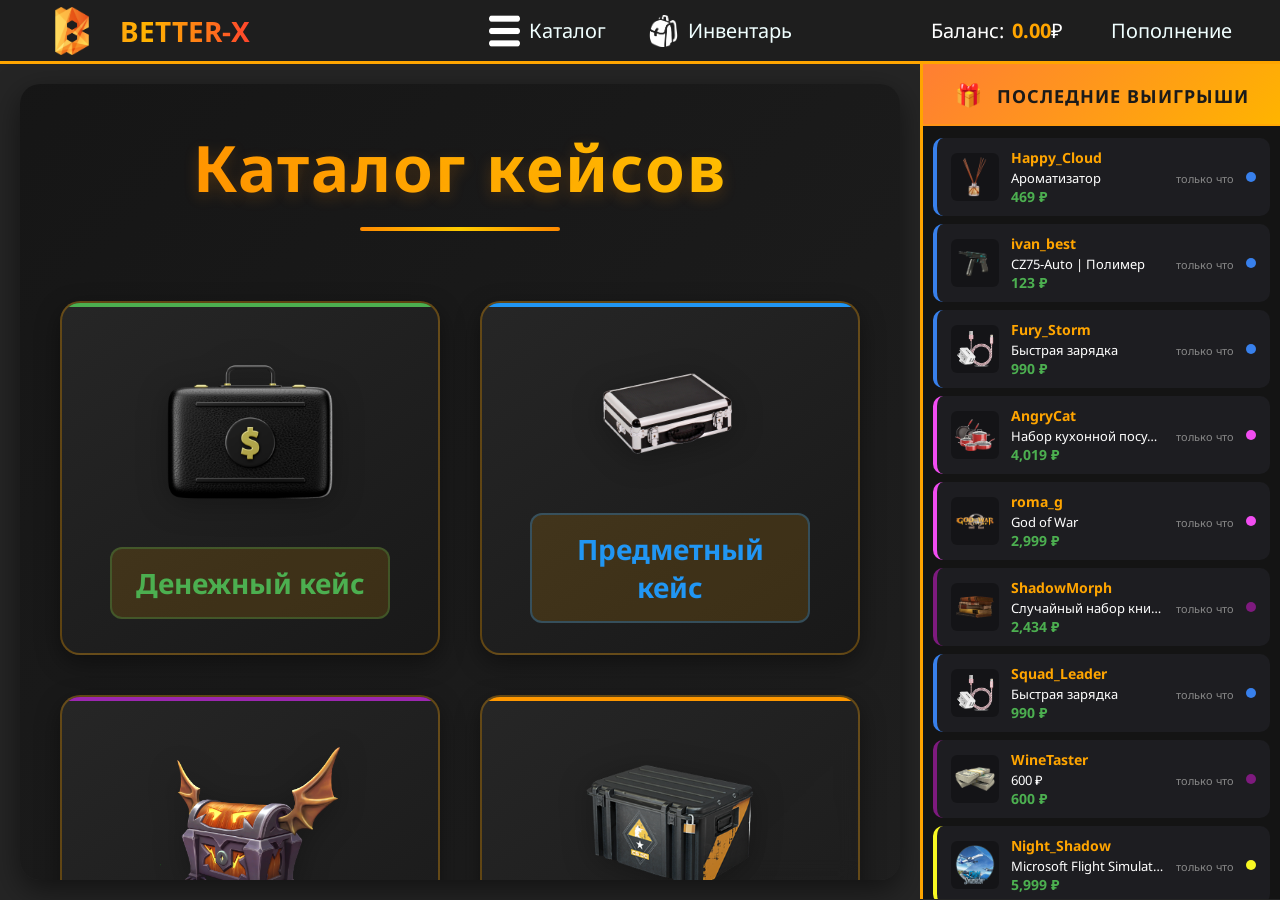
==== commit ae25ccb8: "BetterX - v 0.4.4 - Фикс масштабирования шапки, режимов Cases и Crash под мобильные экраны" ====
--- a/pages/cases.html
+++ b/pages/cases.html
@@ -23,7 +23,7 @@
             <!-- Центральная навигация: Каталог и Инвентарь -->
             <li class="nav-center">
                 <a href="#" id="catalog"><img src="../img/catalog.png" alt="catalog">Каталог</a>
-                <a href="inventory.html"><img src="../img/inventory.png" alt="inventory">Инвентарь</a>
+                <a href="inventory.html" id="inventory"><img src="../img/inventory.png" alt="inventory">Инвентарь</a>
             </li>
             <li id="balance">Баланс: <span id="bal-header">0.00</span> ₽</li>
             <li id="refill"><a href="#" id="depBtn">Пополнение</a></li>
--- a/css/chassis.css
+++ b/css/chassis.css
@@ -1,15 +1,21 @@
-* {margin: 0; padding: 0; box-sizing: border-box}
+* { margin: 0; padding: 0; box-sizing: border-box; }
+
+/* Высота шапки в одном месте */
+:root { --header-h: 64px; }
+
 body {
-    background: rgb(37, 37, 37); 
+    background: rgb(37, 37, 37);
     font-family: "Noto Sans", sans-serif;
     overflow-x: hidden;
 }
 
+/* ============ ШАПКА ============ */
 header {
     width: 100%;
-    height: 64px;
+    height: var(--header-h);
     position: fixed;
     top: 0;
+    left: 0;
     background: rgb(30, 30, 30);
     border-bottom: solid 3px orange;
     color: azure;
@@ -25,9 +31,9 @@
     align-items: center;
     justify-content: space-between;
     width: 100%;
+    height: 100%;
     padding: 0 32px;
-    height: 100%;
-    position: relative; /* ВАЖНО для абсолютного позиционирования навигации */
+    position: relative;
 }
 
 header li {
@@ -38,6 +44,7 @@
 
 header #web-name {
     margin-right: auto;
+    flex-shrink: 0;
 }
 
 header #web-name a {
@@ -54,10 +61,12 @@
     display: flex;
     align-items: center;
     height: 100%;
-}
+    white-space: nowrap;
+}
+
 @keyframes textflow {
-    from {background-position: 0% center}         
-    to {background-position: 200% center}
+    from { background-position: 0% center; }
+    to   { background-position: 200% center; }
 }
 
 header #balance {
@@ -67,6 +76,8 @@
     display: flex;
     align-items: center;
     height: 100%;
+    white-space: nowrap;
+    flex-shrink: 0;
 }
 
 header #refill {
@@ -74,6 +85,7 @@
     display: flex;
     align-items: center;
     height: 100%;
+    flex-shrink: 0;
 }
 
 #refill a {
@@ -86,6 +98,7 @@
     display: flex;
     align-items: center;
     height: 100%;
+    white-space: nowrap;
 }
 
 #refill a:hover {
@@ -100,15 +113,77 @@
     font-weight: bold;
 }
 
+#web-logo {
+    width: 48px;
+    height: 48px;
+    margin-right: 24px;
+    flex-shrink: 0;
+}
+
+/* ============ ЦЕНТРАЛЬНАЯ НАВИГАЦИЯ ============ */
+.nav-center {
+    position: absolute;
+    left: 50%;
+    transform: translateX(-50%);
+    display: flex;
+    gap: 10px;
+    height: 100%;
+    align-items: center;
+    z-index: 1;
+}
+
+.nav-center a {
+    color: azure;
+    font-size: 20px;
+    text-decoration: none;
+    padding: 8px 16px;
+    border-radius: 4px;
+    transition: all 0.3s;
+    display: flex;
+    align-items: center;
+    gap: 8px;
+    height: 100%;
+    white-space: nowrap;
+}
+
+.nav-center a img {
+    height: 32px;
+    width: 32px;
+    filter: invert(100%);
+    flex-shrink: 0;
+}
+
+.nav-center a:hover {
+    color: orange;
+    background: rgba(255, 165, 0, 0.1);
+    cursor: pointer;
+}
+
+/* ============ ОСНОВНОЙ КОНТЕНТ ============ */
 main {
-    height: calc(100vh - 64px);
-    width: 100%;
-    top: 64px;
+    height: calc(100vh - var(--header-h));
+    width: 100%;
+    top: var(--header-h);
     position: relative;
     display: flex;
-}
-
-/* Стили для модального окна пополнения */
+    overflow-y: auto; /* ИСПРАВЛЕНИЕ: Разрешает вертикальный скролл для главной и др. страниц */
+    overflow-x: hidden; /* ИСПРАВЛЕНИЕ: Отключает горизонтальный скролл */
+}
+
+/* Обертка для каталога кейсов (создается скриптом) */
+.cases-main-wrapper {
+    min-width: 0;
+    min-height: 0;
+}
+
+/* Убеждаемся, что контент главной страницы не обрезается */
+#general {
+    flex: 1;
+    width: 100%;
+    min-height: min-content;
+}
+
+/* ============ МОДАЛКА ПОПОЛНЕНИЯ ============ */
 #dep-block {
     display: none;
     position: fixed;
@@ -121,6 +196,7 @@
     border: 3px solid orange;
     z-index: 1000;
     width: 400px;
+    max-width: 92%;
     box-shadow: 0 0 40px rgba(255, 165, 0, 0.3);
 }
 
@@ -154,93 +230,107 @@
     gap: 10px;
 }
 
-#confirmDep {
+#confirmDep,
+#confirmDepBtn {
     background: linear-gradient(45deg, #ff7e33, #ffb400) !important;
     color: rgb(30, 30, 30) !important;
     font-weight: bold !important;
     transition: all 0.3s !important;
 }
 
-#confirmDep:hover {
+#confirmDep:hover,
+#confirmDepBtn:hover {
     background: linear-gradient(45deg, #ffb400, #ff7e33) !important;
     transform: translateY(-2px) !important;
     box-shadow: 0 4px 12px rgba(255, 165, 0, 0.4) !important;
 }
 
-#closeDep:hover {
+#closeDep:hover,
+#closeDepBtn:hover {
     background: #666 !important;
     transform: translateY(-2px) !important;
 }
 
-#web-logo {
-    width: 48px;
-    height: 48px;
-    margin-right: 24px;
-}
-
-/* ============ ЦЕНТРАЛЬНАЯ НАВИГАЦИЯ ============ */
-.nav-center {
-    position: absolute;
-    left: 50%;
-    transform: translateX(-50%);
-    display: flex;
-    gap: 10px;
-    height: 100%;
-    align-items: center;
-    z-index: 1;
-}
-
-.nav-center a {
-    color: azure;
-    font-size: 20px;
-    text-decoration: none;
-    padding: 8px 16px;
-    border-radius: 4px;
-    transition: all 0.3s;
-    display: flex;
-    align-items: center;
-    height: 100%;
-}
-
-.nav-center a img {
-    height: 32px;
-    width: 32px;
-    filter: invert(100%);
-    margin: 0 8px;
-    flex-shrink: 0;
-}
-
-.nav-center a:hover {
-    color: orange;
-    background: rgba(255, 165, 0, 0.1);
-    cursor: pointer;
-}
-
-@media (max-width: 768px) {
+/* ============ АДАПТИВ ШАПКИ ============ */
+@media (max-width: 1100px) {
+    header ul { padding: 0 20px; }
+    header #web-name a { font-size: 24px; }
+    #web-logo { width: 40px; height: 40px; margin-right: 16px; }
+    .nav-center a { font-size: 18px; padding: 6px 12px; gap: 6px; }
+    .nav-center a img { height: 28px; width: 28px; }
+    header #balance { font-size: 17px; padding: 0 10px; }
+    header #refill { margin-left: 8px; }
+    #refill a { font-size: 18px; padding: 6px 12px; }
+}
+
+@media (max-width: 900px) {
+    :root { --header-h: 110px; }
+
+    header ul {
+        flex-wrap: wrap;
+        align-content: center;
+        padding: 6px 12px;
+    }
+
+    header #web-name { order: 1; height: 48px; margin-right: auto; }
+    header #web-name a { font-size: 20px; padding: 0 8px; }
+    #web-logo { width: 32px; height: 32px; margin-right: 8px; }
+
+    header #balance { order: 2; height: 48px; font-size: 14px; padding: 0 8px; }
+    header #refill { order: 2; height: 48px; margin-left: 4px; }
+    #refill a { font-size: 14px; padding: 4px 10px; }
+
     .nav-center {
+        order: 3;
         position: static;
         transform: none;
-        gap: 0;
+        flex-basis: 100%;
+        width: 100%;
+        height: 44px;
+        justify-content: center;
+        gap: 8px;
     }
-    .nav-center a {
-        font-size: 14px;
-        padding: 6px 12px;
+    .nav-center a { font-size: 15px; padding: 4px 10px; gap: 4px; }
+    .nav-center a img { height: 22px; width: 22px; }
+    
+    /* Панель выигрышей съезжает вниз на мобильных */
+    main { flex-direction: column; }
+    .cases-main-wrapper { flex: 1; width: 100%; }
+    #live-drop-panel {
+        width: 100% !important;
+        height: auto;
+        max-height: 220px;
+        flex-shrink: 0;
+        border-left: none !important;
+        border-top: 2px solid orange;
+        display: flex;
+        flex-direction: column;
     }
-    .nav-center a img {
-        height: 22px;
-        width: 22px;
-        margin: 0 6px 0 0;
-    }
-}
-
-/* ============ УБИРАЕМ ДЁРГАЮЩИЙСЯ СКРОЛЛ В WHEEL/SLOTS/MEMORY ============ */
+}
+
+@media (max-width: 480px) {
+    :root { --header-h: 100px; }
+    header ul { padding: 4px 8px; }
+    header #web-name { height: 44px; }
+    header #web-name a { font-size: 16px; padding: 0 4px; }
+    #web-logo { width: 28px; height: 28px; margin-right: 6px; }
+    header #balance { height: 44px; font-size: 12px; padding: 0 4px; }
+    #bal-header { margin-left: 4px; }
+    header #refill { height: 44px; margin-left: 2px; }
+    #refill a { font-size: 13px; padding: 4px 8px; }
+    .nav-center { height: 44px; gap: 4px; }
+    .nav-center a { font-size: 13px; padding: 4px 8px; gap: 3px; }
+    .nav-center a img { height: 18px; width: 18px; }
+    #dep-block { padding: 20px !important; }
+}
+
+/* Убираем дёргающийся скролл */
 .wheel-game-area .inventory-list,
 .slots-game-area .inventory-list,
 .memory-game-area .inventory-list {
-    scrollbar-width: none;        /* Firefox */
-    -ms-overflow-style: none;     /* IE/Edge */
-}
-
+    scrollbar-width: none;
+    -ms-overflow-style: none;
+}
 .wheel-game-area .inventory-list::-webkit-scrollbar,
 .slots-game-area .inventory-list::-webkit-scrollbar,
 .memory-game-area .inventory-list::-webkit-scrollbar {
@@ -248,10 +338,4 @@
     width: 0;
     height: 0;
 }
-
-/* Дополнительно убираем возможный горизонтальный оверфлоу у игровых контейнеров */
-.wheel-game-area,
-.slots-game-area,
-.memory-game-area {
-    overflow-x: hidden;
-}+.wheel-game-area, .slots-game-area, .memory-game-area { overflow-x: hidden; }
--- a/css/cases-catalog.css
+++ b/css/cases-catalog.css
@@ -1,8 +1,8 @@
 /* Стили каталога */
 
 #m-catalog {
-    width: 100%;
-    height: 100%;
+    flex: 1; /* ИСПРАВЛЕНИЕ: Растягивается на весь доступный размер родителя */
+    min-height: 0; /* ИСПРАВЛЕНИЕ: Позволяет блоку скроллиться внутри, а не растягивать страницу */
     padding: 40px 20px;
     overflow-y: auto;
     background: linear-gradient(135deg, rgba(20, 20, 20, 0.9) 0%, rgba(30, 30, 30, 0.95) 100%);
@@ -132,61 +132,21 @@
 }
 
 /* Индивидуальные стили для каждого кейса */
-#block-money {
-    border-top: 4px solid #4CAF50;
-}
-
-#block-money p {
-    color: #4CAF50;
-    border: 2px solid rgba(76, 175, 80, 0.3);
-}
-
-.block-choose:hover #block-money p {
-    background: rgba(76, 175, 80, 0.2);
-    border-color: #4CAF50;
-}
-
-#block-items {
-    border-top: 4px solid #2196F3;
-}
-
-#block-items p {
-    color: #2196F3;
-    border: 2px solid rgba(33, 150, 243, 0.3);
-}
-
-.block-choose:hover #block-items p {
-    background: rgba(33, 150, 243, 0.2);
-    border-color: #2196F3;
-}
-
-#block-games {
-    border-top: 4px solid #9C27B0;
-}
-
-#block-games p {
-    color: #9C27B0;
-    border: 2px solid rgba(156, 39, 176, 0.3);
-}
-
-.block-choose:hover #block-games p {
-    background: rgba(156, 39, 176, 0.2);
-    border-color: #9C27B0;
-}
-
-#block-cs2 {
-    border-top: 4px solid #FF9800;
-}
-
-#block-cs2 p {
-    color: #FF9800;
-    border: 2px solid rgba(255, 152, 0, 0.3);
-}
-
-.block-choose:hover #block-cs2 p {
-    background: rgba(255, 152, 0, 0.2);
-    border-color: #FF9800;
-}
+#block-money { border-top: 4px solid #4CAF50; }
+#block-money p { color: #4CAF50; border: 2px solid rgba(76, 175, 80, 0.3); }
+.block-choose:hover #block-money p { background: rgba(76, 175, 80, 0.2); border-color: #4CAF50; }
+
+#block-items { border-top: 4px solid #2196F3; }
+#block-items p { color: #2196F3; border: 2px solid rgba(33, 150, 243, 0.3); }
+.block-choose:hover #block-items p { background: rgba(33, 150, 243, 0.2); border-color: #2196F3; }
+
+#block-games { border-top: 4px solid #9C27B0; }
+#block-games p { color: #9C27B0; border: 2px solid rgba(156, 39, 176, 0.3); }
+.block-choose:hover #block-games p { background: rgba(156, 39, 176, 0.2); border-color: #9C27B0; }
+
+#block-cs2 { border-top: 4px solid #FF9800; }
+#block-cs2 p { color: #FF9800; border: 2px solid rgba(255, 152, 0, 0.3); }
+.block-choose:hover #block-cs2 p { background: rgba(255, 152, 0, 0.2); border-color: #FF9800; }
 
 /* Эффект свечения */
 .block-choose::after {
@@ -211,98 +171,11 @@
     100% { opacity: 0.3; }
 }
 
-/* Индикатор цены (можно добавить позже) */
-.price-tag {
-    position: absolute;
-    top: 20px;
-    right: 20px;
-    background: rgba(255, 140, 0, 0.9);
-    color: #fff;
-    padding: 8px 15px;
-    border-radius: 20px;
-    font-size: 18px;
-    font-weight: bold;
-    box-shadow: 0 4px 10px rgba(255, 140, 0, 0.3);
-}
-
-/* Адаптивность */
-@media (max-width: 1200px) {
-    #case-choose {
-        grid-template-columns: repeat(2, 1fr);
-        gap: 30px;
-    }
-}
-
-@media (max-width: 768px) {
-    #m-catalog {
-        padding: 30px 15px;
-        margin: 10px;
-    }
-    
-    #m-catalog h1 {
-        font-size: 48px;
-        margin-bottom: 40px;
-    }
-    
-    #case-choose {
-        grid-template-columns: 1fr;
-        gap: 25px;
-        max-width: 500px;
-    }
-    
-    #block-money, #block-items, #block-games, #block-cs2 {
-        height: 320px;
-    }
-    
-    #block-money img, #block-items img, #block-games img, #block-cs2 img {
-        width: 160px;
-        height: 160px;
-    }
-    
-    #block-money p, #block-items p, #block-games p, #block-cs2 p {
-        font-size: 24px;
-    }
-}
-
-@media (max-width: 480px) {
-    #m-catalog h1 {
-        font-size: 36px;
-    }
-    
-    #block-money, #block-items, #block-games, #block-cs2 {
-        height: 280px;
-        padding: 20px;
-    }
-    
-    #block-money img, #block-items img, #block-games img, #block-cs2 img {
-        width: 140px;
-        height: 140px;
-    }
-    
-    #block-money p, #block-items p, #block-games p, #block-cs2 p {
-        font-size: 20px;
-        padding: 12px 15px;
-    }
-}
-
 /* Прокрутка для каталога */
-#m-catalog::-webkit-scrollbar {
-    width: 8px;
-}
-
-#m-catalog::-webkit-scrollbar-track {
-    background: rgba(255, 255, 255, 0.05);
-    border-radius: 10px;
-}
-
-#m-catalog::-webkit-scrollbar-thumb {
-    background: linear-gradient(180deg, #ff8a00, #ffcc00);
-    border-radius: 10px;
-}
-
-#m-catalog::-webkit-scrollbar-thumb:hover {
-    background: linear-gradient(180deg, #ffcc00, #ff8a00);
-}
+#m-catalog::-webkit-scrollbar { width: 8px; }
+#m-catalog::-webkit-scrollbar-track { background: rgba(255, 255, 255, 0.05); border-radius: 10px; }
+#m-catalog::-webkit-scrollbar-thumb { background: linear-gradient(180deg, #ff8a00, #ffcc00); border-radius: 10px; }
+#m-catalog::-webkit-scrollbar-thumb:hover { background: linear-gradient(180deg, #ffcc00, #ff8a00); }
 
 /* Анимация для каталога */
 #m-catalog {
@@ -312,34 +185,35 @@
 }
 
 /* ============ АДАПТИВ КАТАЛОГА ============ */
+@media (max-width: 1200px) {
+    #case-choose { grid-template-columns: repeat(2, 1fr); gap: 30px; }
+}
 
 @media (max-width: 768px) {
     #m-catalog {
-        padding: 20px 10px !important;
-        margin: 10px 0 !important;
+        padding: 20px 10px;
+        margin: 10px; /* ИСПРАВЛЕНИЕ: Равномерный отступ */
     }
     #m-catalog h1 {
-        font-size: 32px !important;
-        margin-bottom: 25px !important;
+        font-size: 32px;
+        margin-bottom: 25px;
     }
     #case-choose {
-        grid-template-columns: 1fr !important;
-        gap: 15px !important;
-        padding: 10px 0 !important;
-    }
-    
-    /* Уменьшаем блоки кейсов */
+        grid-template-columns: 1fr;
+        gap: 15px;
+        padding: 10px 0;
+    }
     #block-money, #block-items, #block-games, #block-cs2 {
-        height: 260px !important;
-        padding: 15px !important;
+        height: 260px;
+        padding: 15px;
     }
     #block-money img, #block-items img, #block-games img, #block-cs2 img {
-        width: 120px !important;
-        height: 120px !important;
-        margin-bottom: 15px !important;
+        width: 120px;
+        height: 120px;
+        margin-bottom: 15px;
     }
     #block-money p, #block-items p, #block-games p, #block-cs2 p {
-        font-size: 18px !important;
-        padding: 10px !important;
+        font-size: 18px;
+        padding: 10px;
     }
 }
